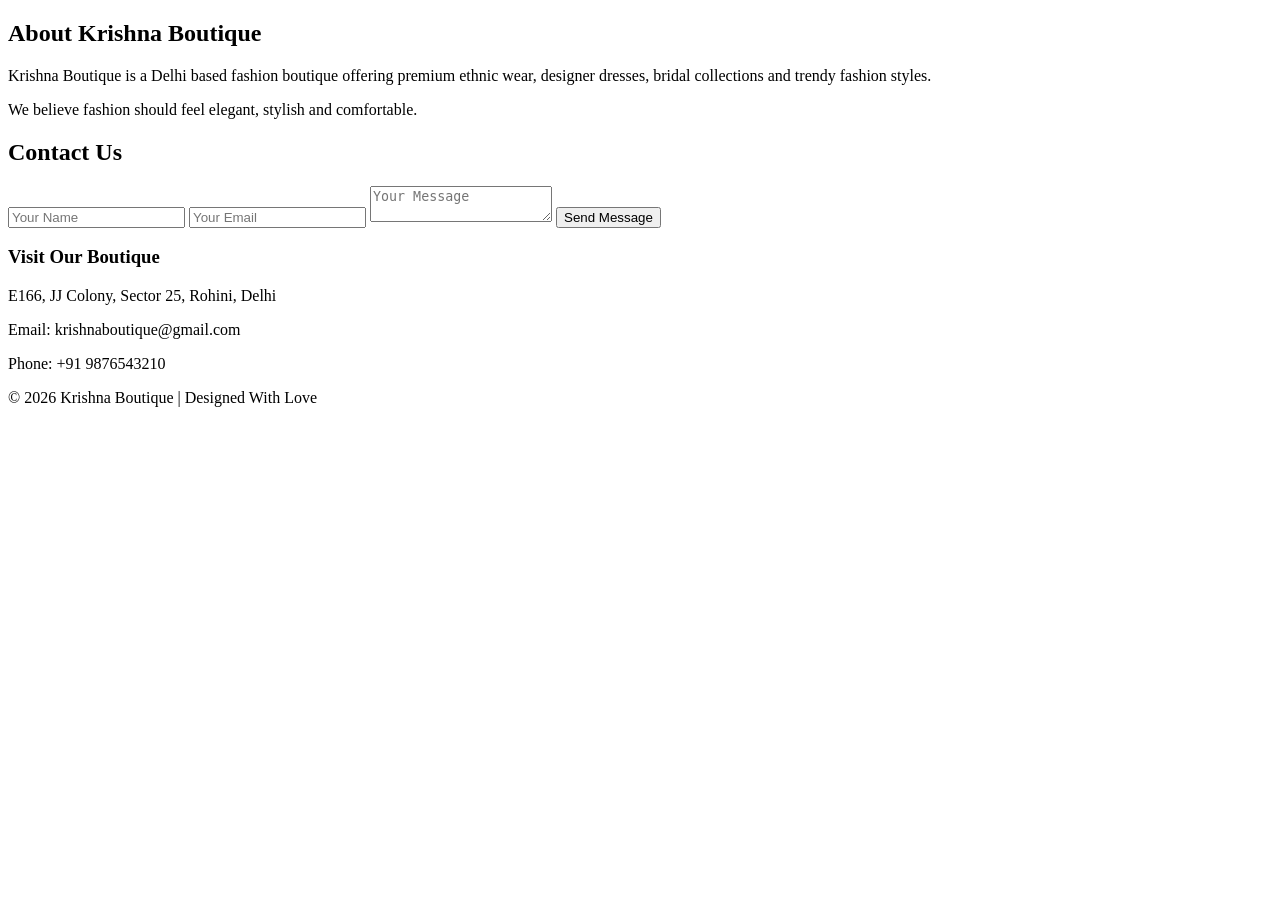
==== index.html @ c4abff5f "Create index.html" ====
<!DOCTYPE html>

  </section>


  <!-- ABOUT -->

  <section class="about" id="about">

    <div class="about-text">

      <h2>About Krishna Boutique</h2>

      <p>
        Krishna Boutique is a Delhi based fashion boutique offering premium ethnic wear,
        designer dresses, bridal collections and trendy fashion styles.
      </p>

      <p>
        We believe fashion should feel elegant, stylish and comfortable.
      </p>

    </div>

  </section>


  <!-- CONTACT -->

  <section class="contact" id="contact">

    <h2>Contact Us</h2>

    <div class="contact-box">

      <form id="contactForm">

        <input type="text" placeholder="Your Name" required>

        <input type="email" placeholder="Your Email" required>

        <textarea placeholder="Your Message"></textarea>

        <button type="submit">Send Message</button>

      </form>


      <div class="address">

        <h3>Visit Our Boutique</h3>

        <p>
          E166, JJ Colony, Sector 25,
          Rohini, Delhi
        </p>

        <p>Email: krishnaboutique@gmail.com</p>

        <p>Phone: +91 9876543210</p>

      </div>

    </div>

  </section>


  <!-- FOOTER -->

  <footer>
    <p>
      © 2026 Krishna Boutique | Designed With Love
    </p>
  </footer>


  <script src="script.js"></script>

</body>
</html>
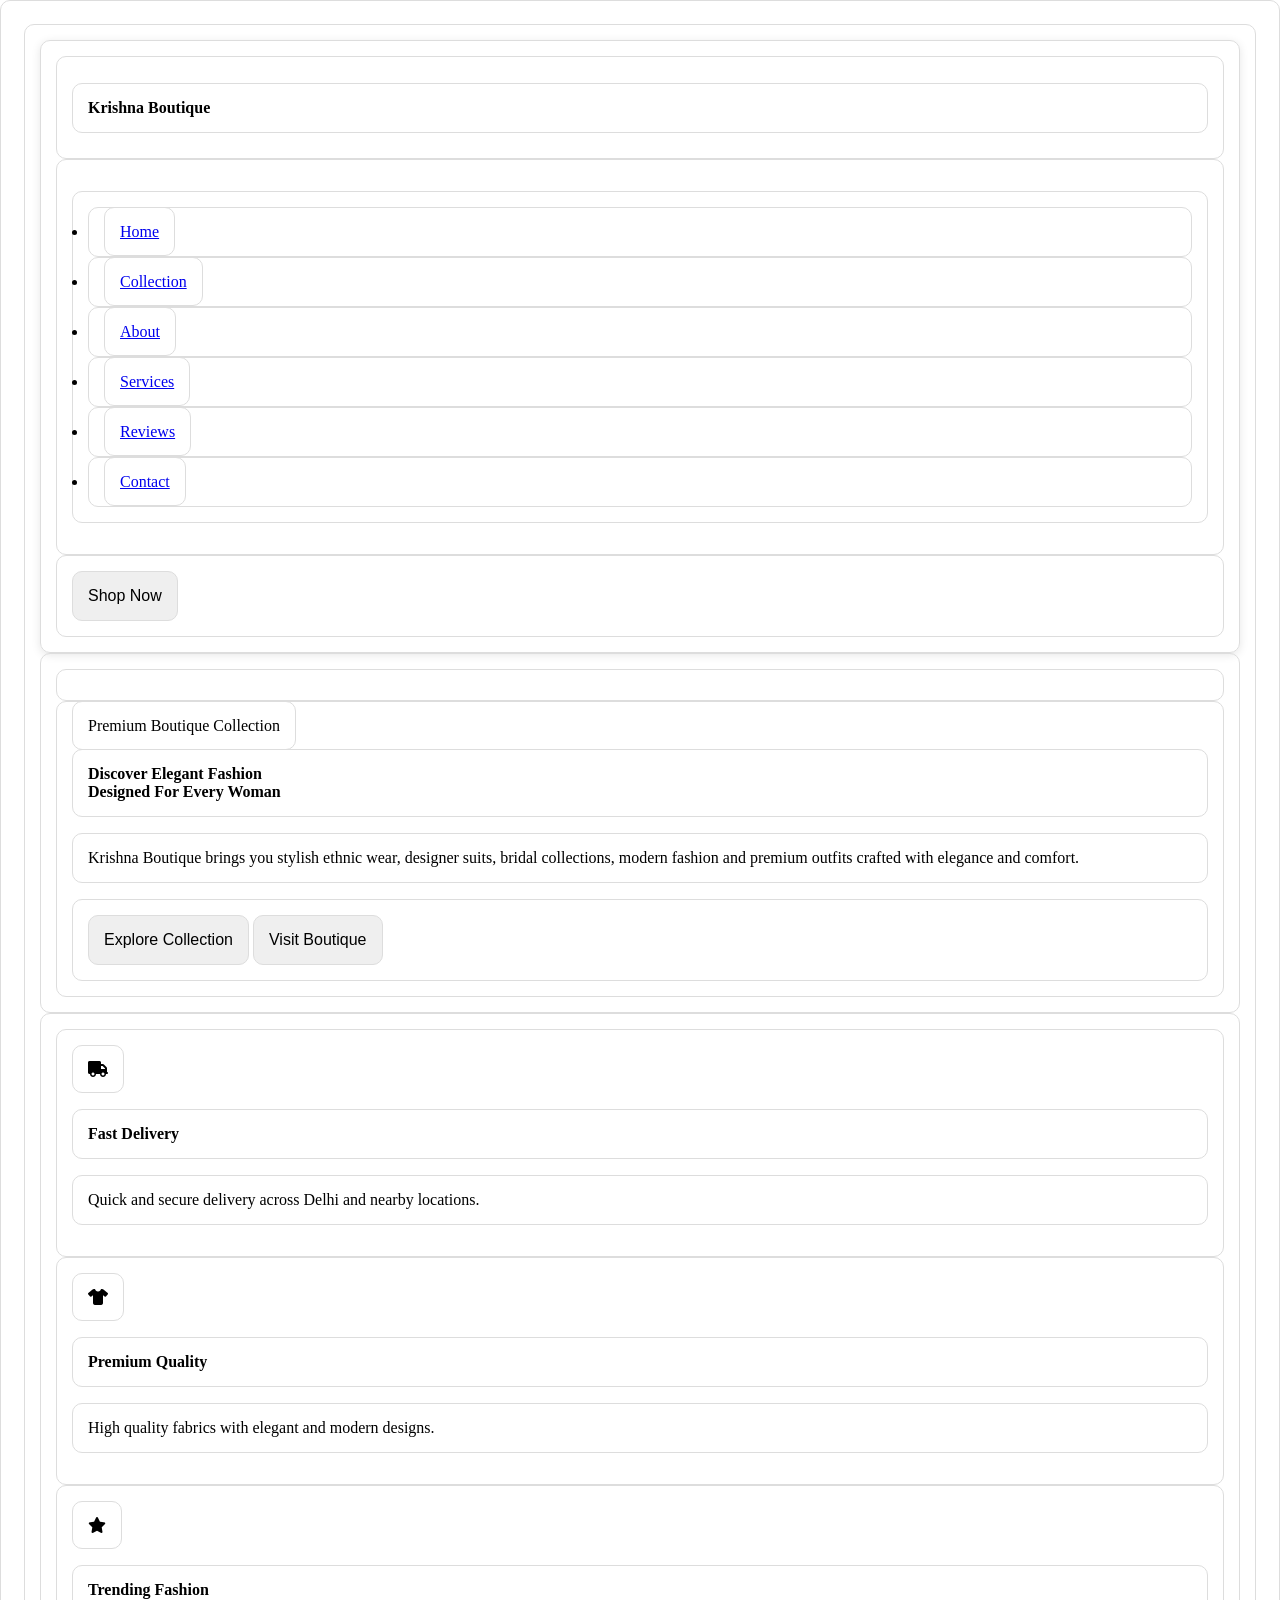
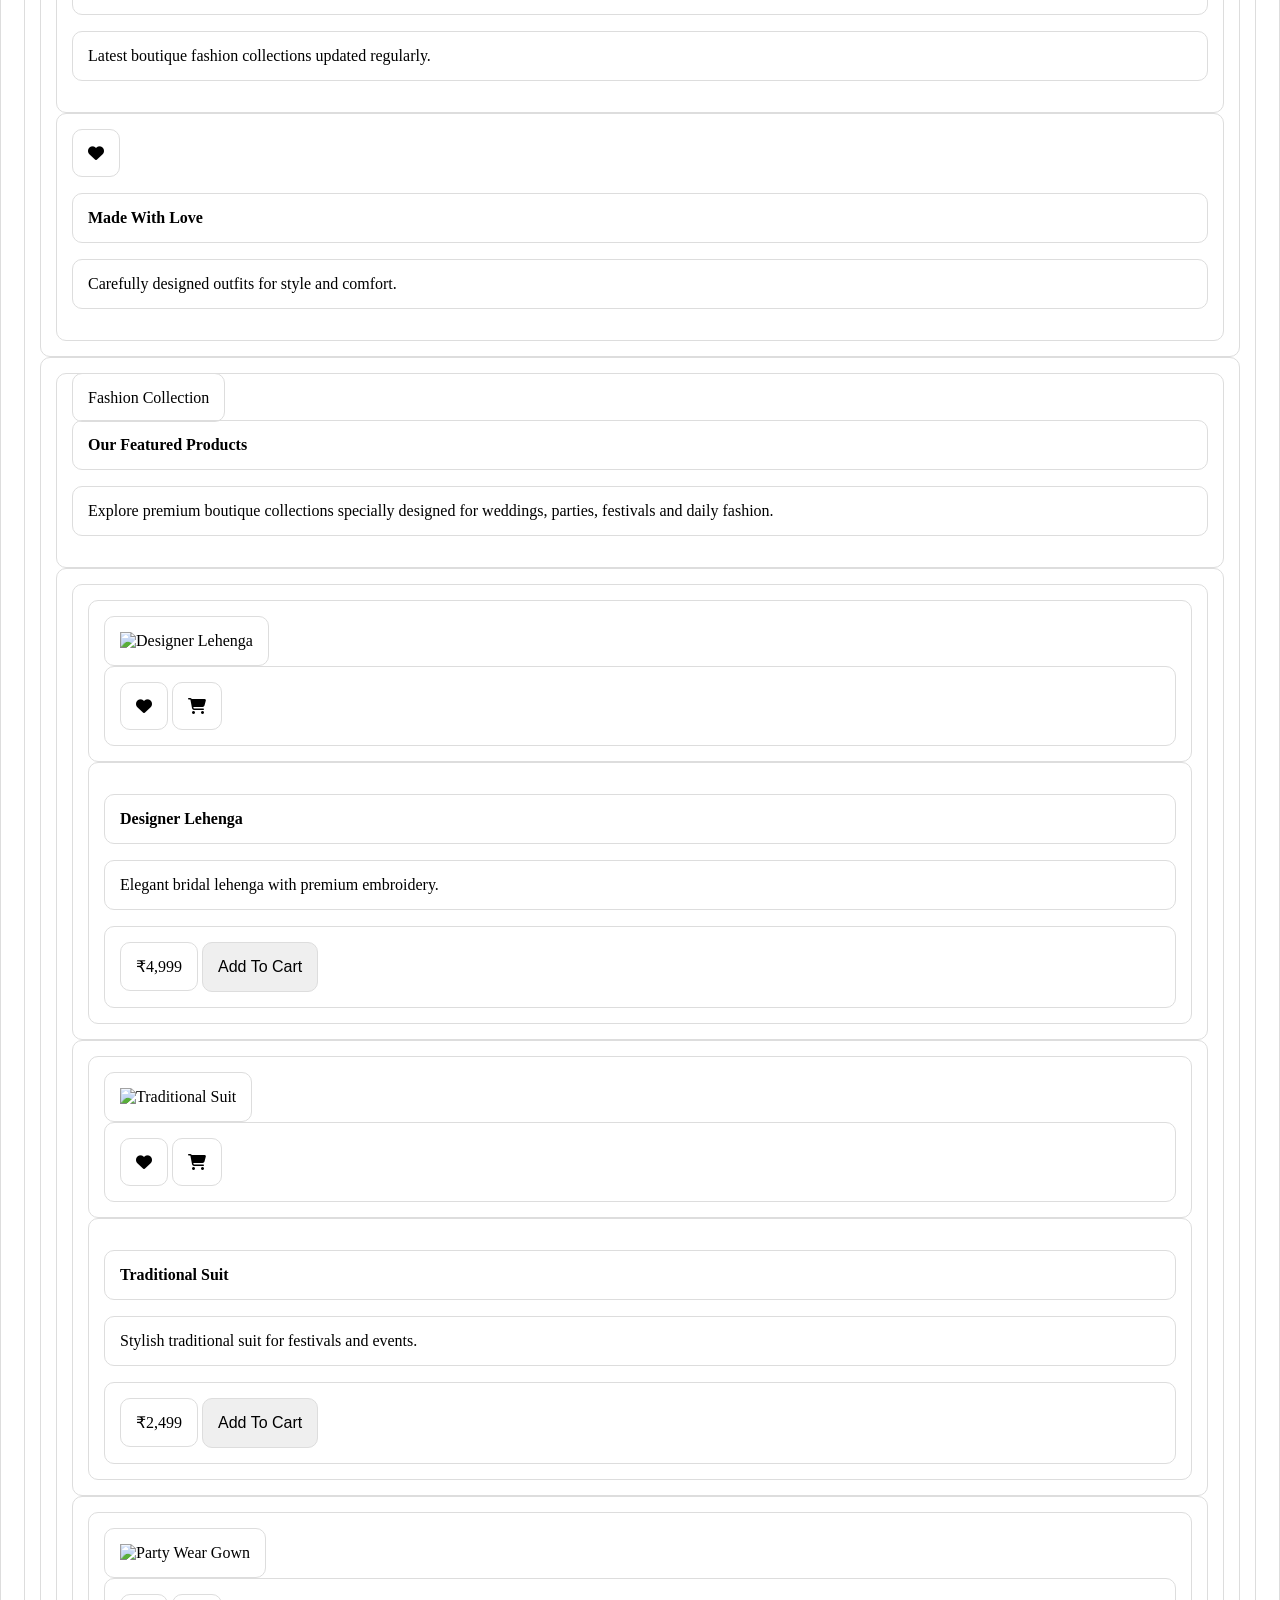
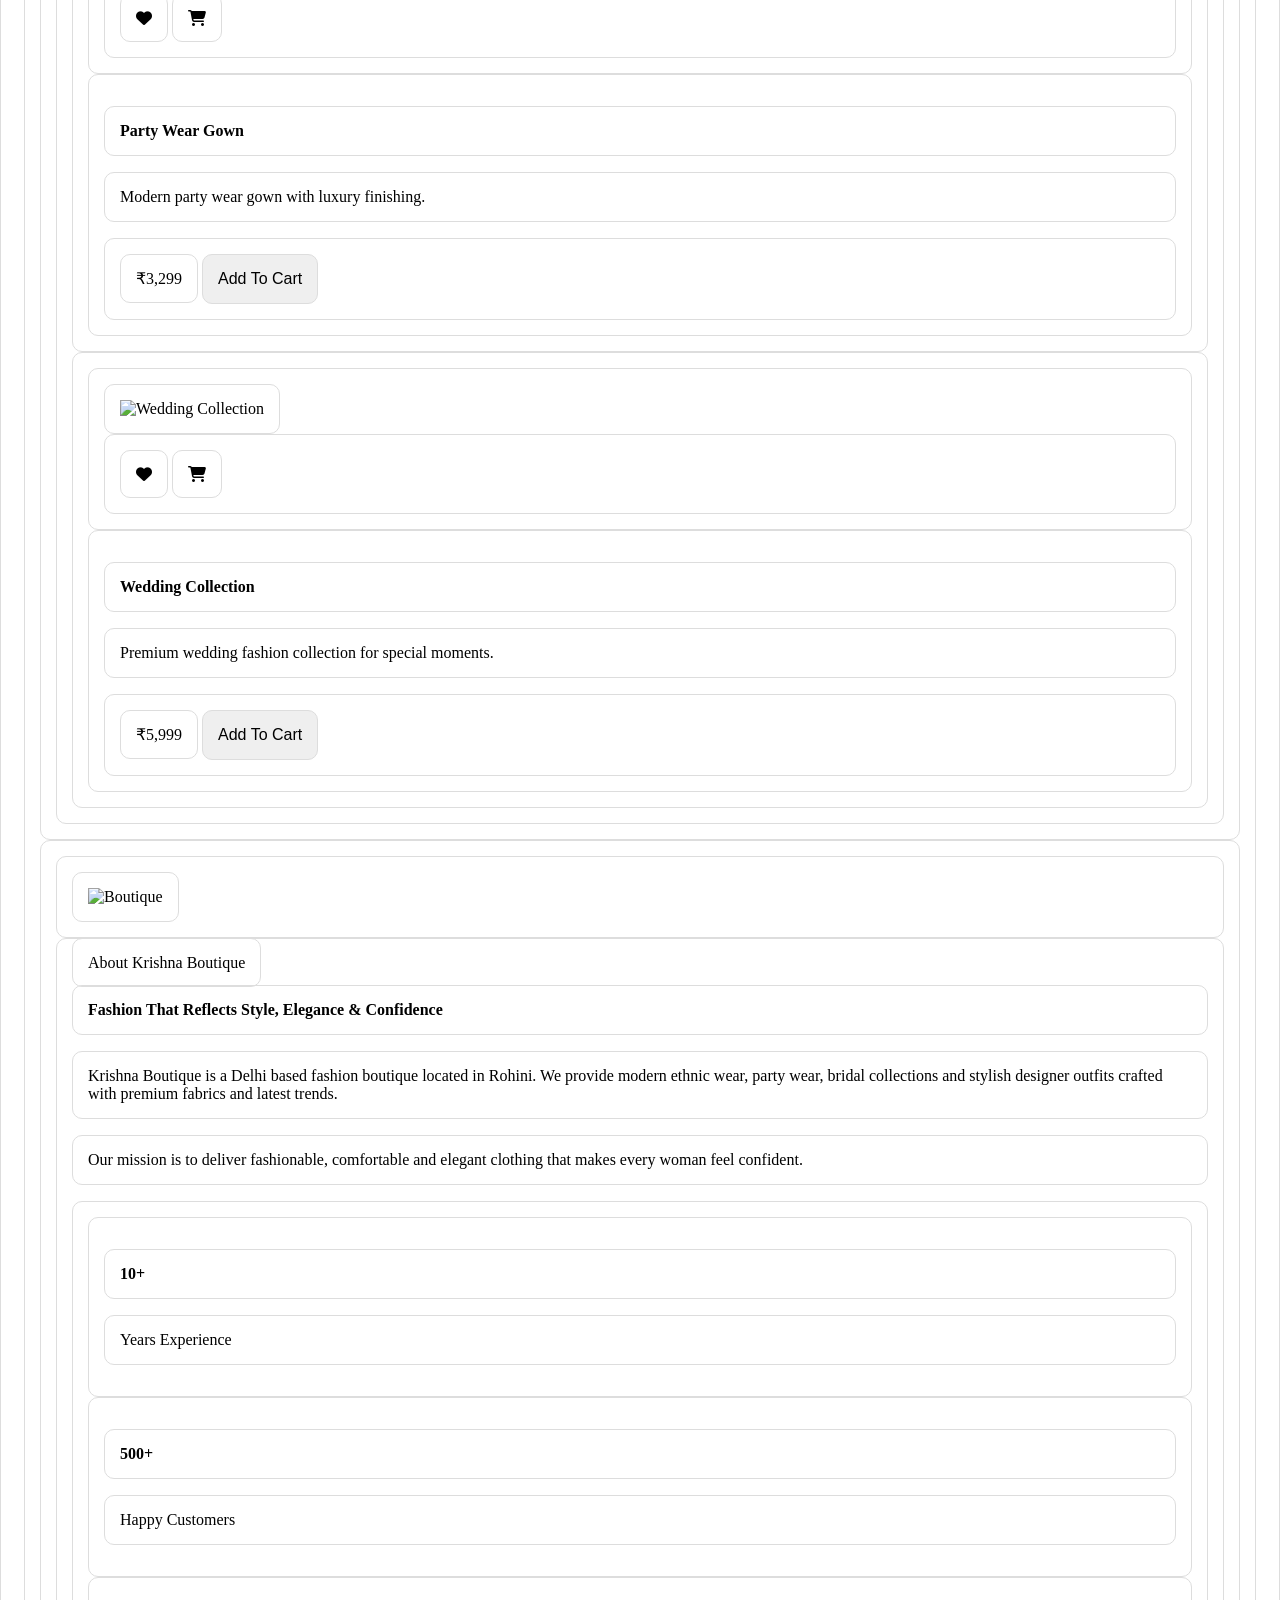
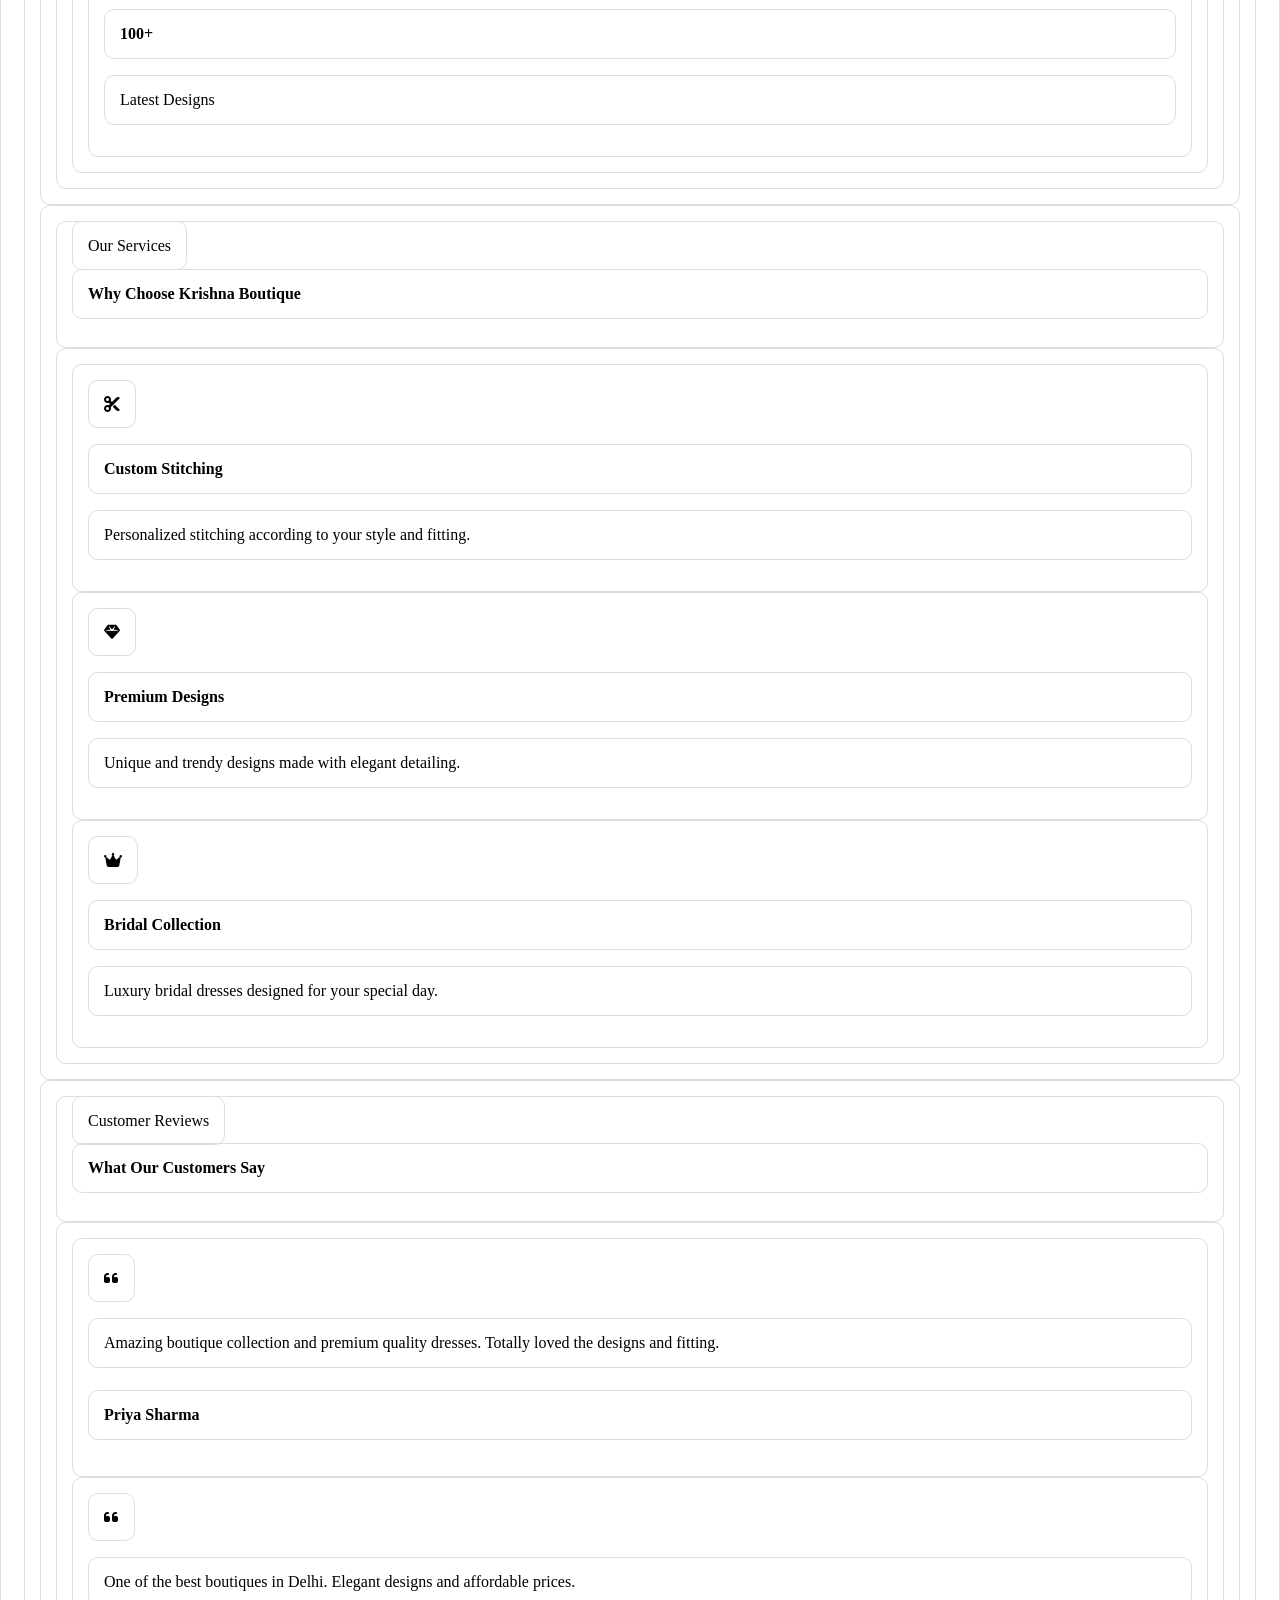
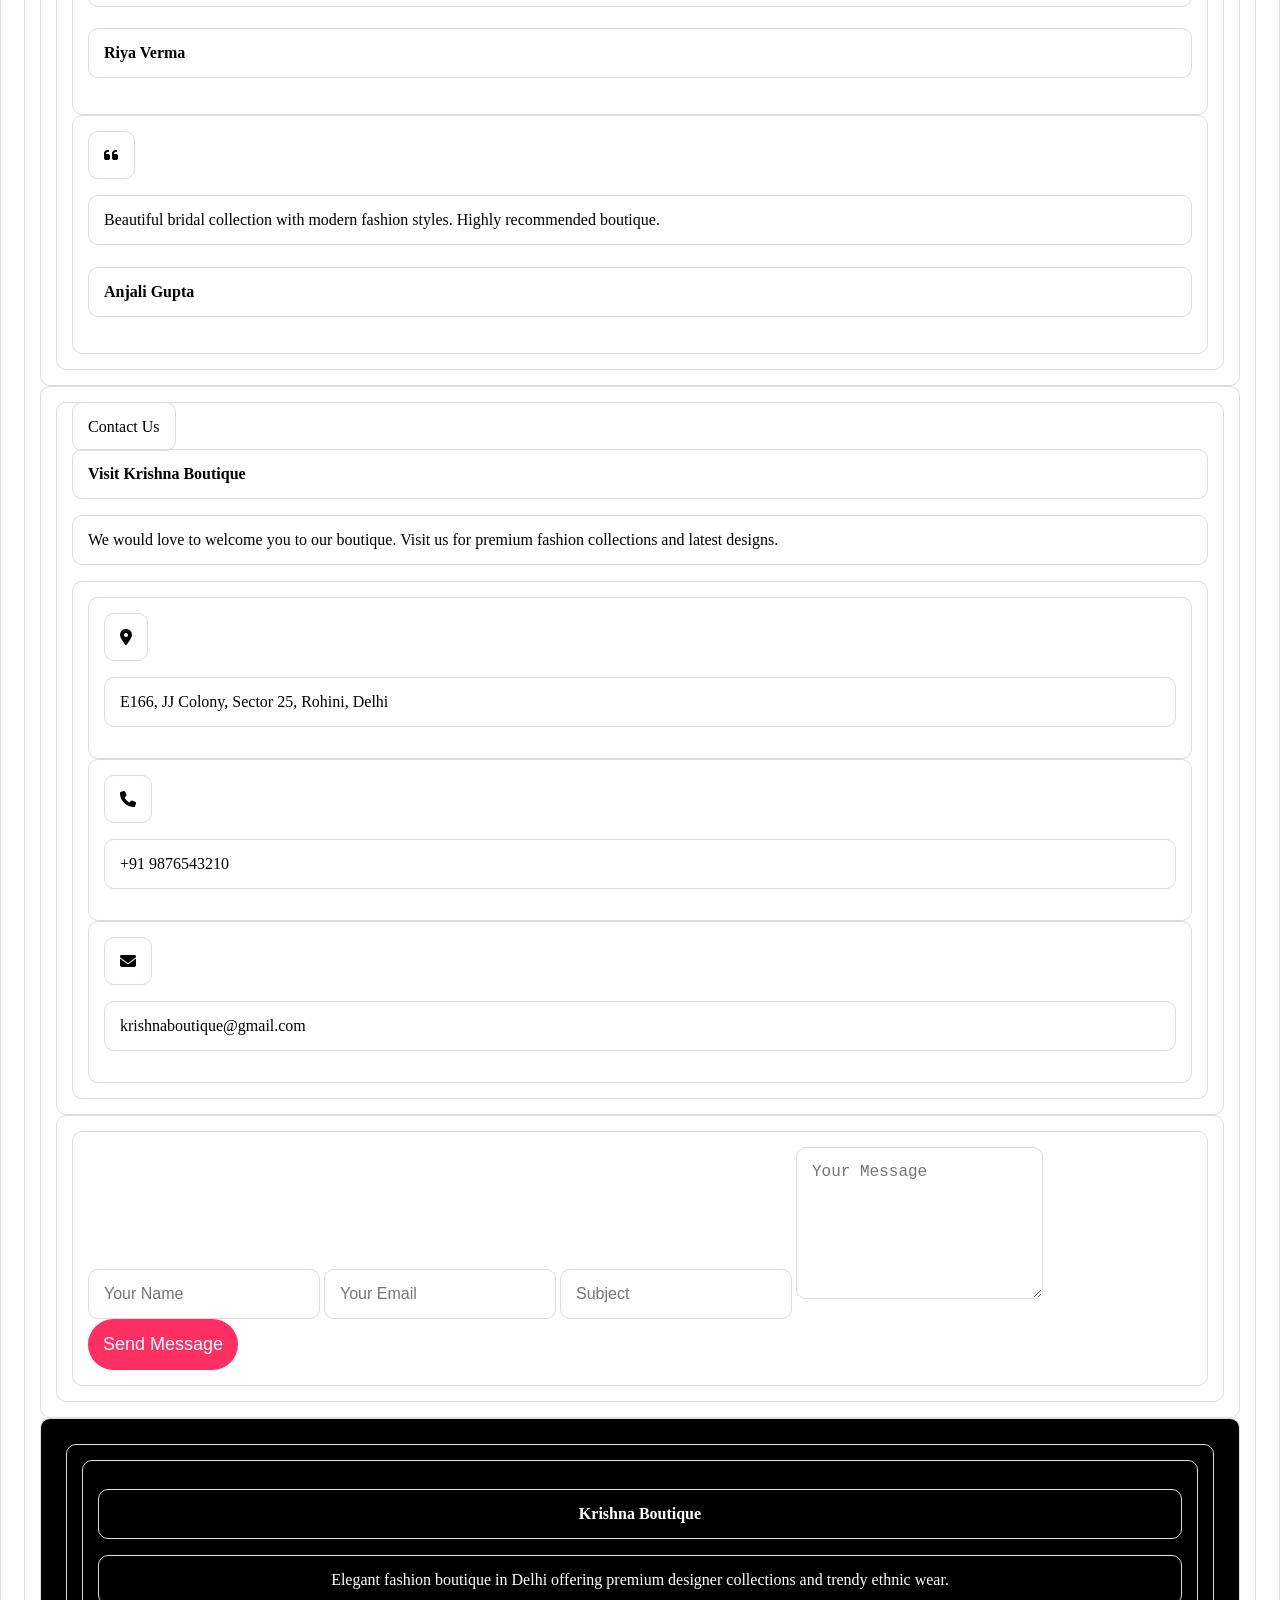
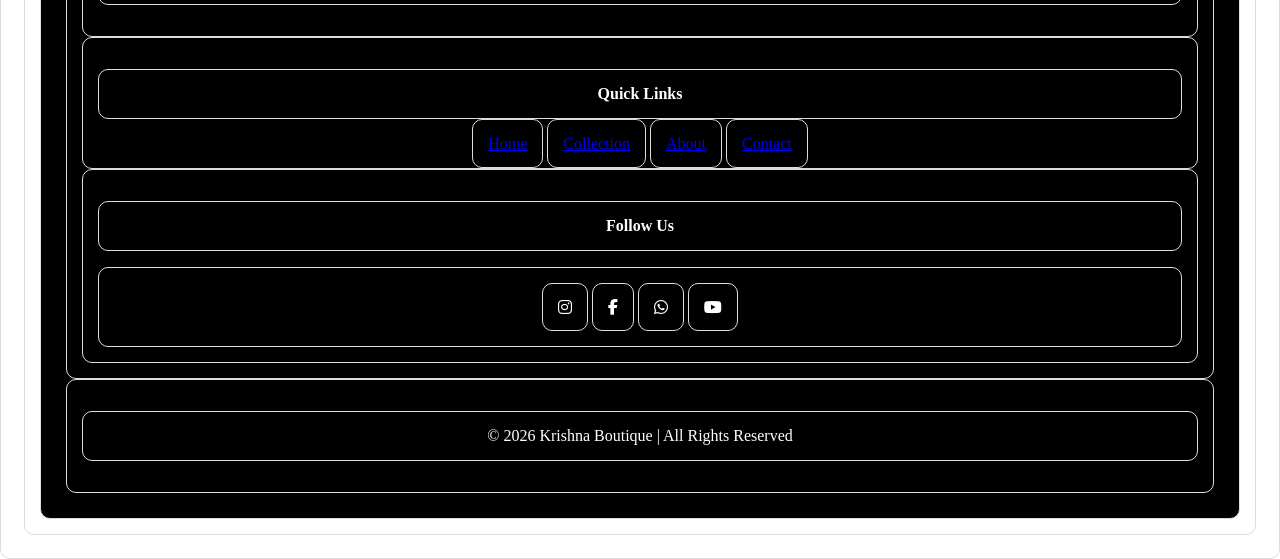
==== commit 69910c02: "Update index.html" ====
--- a/index.html
+++ b/index.html
@@ -1,81 +1,708 @@
 <!DOCTYPE html>
-
-  </section>
-
-
-  <!-- ABOUT -->
-
-  <section class="about" id="about">
-
-    <div class="about-text">
-
-      <h2>About Krishna Boutique</h2>
-
-      <p>
-        Krishna Boutique is a Delhi based fashion boutique offering premium ethnic wear,
-        designer dresses, bridal collections and trendy fashion styles.
-      </p>
-
-      <p>
-        We believe fashion should feel elegant, stylish and comfortable.
-      </p>
-
-    </div>
-
-  </section>
-
-
-  <!-- CONTACT -->
-
-  <section class="contact" id="contact">
-
-    <h2>Contact Us</h2>
-
-    <div class="contact-box">
-
-      <form id="contactForm">
-
-        <input type="text" placeholder="Your Name" required>
-
-        <input type="email" placeholder="Your Email" required>
-
-        <textarea placeholder="Your Message"></textarea>
-
-        <button type="submit">Send Message</button>
-
-      </form>
-
-
-      <div class="address">
-
-        <h3>Visit Our Boutique</h3>
-
-        <p>
-          E166, JJ Colony, Sector 25,
-          Rohini, Delhi
-        </p>
-
-        <p>Email: krishnaboutique@gmail.com</p>
-
-        <p>Phone: +91 9876543210</p>
-
-      </div>
-
-    </div>
-
-  </section>
-
-
-  <!-- FOOTER -->
-
-  <footer>
-    <p>
-      © 2026 Krishna Boutique | Designed With Love
-    </p>
-  </footer>
-
-
-  <script src="script.js"></script>
+<html lang="en">
+
+<head>
+
+    <meta charset="UTF-8">
+
+    <meta name="viewport" content="width=device-width, initial-scale=1.0">
+
+    <title>Krishna Boutique | Premium Fashion Boutique</title>
+
+    <!-- CSS FILE -->
+
+    <link rel="stylesheet" href="style.css">
+
+    <!-- GOOGLE FONTS -->
+
+    <link rel="preconnect" href="https://fonts.googleapis.com">
+
+    <link rel="preconnect" href="https://fonts.gstatic.com" crossorigin>
+
+    <link href="https://fonts.googleapis.com/css2?family=Poppins:wght@300;400;500;600;700;800&display=swap"
+        rel="stylesheet">
+
+    <!-- FONT AWESOME -->
+
+    <link rel="stylesheet"
+        href="https://cdnjs.cloudflare.com/ajax/libs/font-awesome/6.5.1/css/all.min.css">
+
+</head>
+
+<body>
+
+    <!-- ========================= -->
+    <!-- NAVBAR START -->
+    <!-- ========================= -->
+
+    <header>
+
+        <div class="logo">
+
+            <h1>Krishna Boutique</h1>
+
+        </div>
+
+        <nav>
+
+            <ul>
+
+                <li><a href="#home">Home</a></li>
+
+                <li><a href="#collection">Collection</a></li>
+
+                <li><a href="#about">About</a></li>
+
+                <li><a href="#services">Services</a></li>
+
+                <li><a href="#reviews">Reviews</a></li>
+
+                <li><a href="#contact">Contact</a></li>
+
+            </ul>
+
+        </nav>
+
+        <div class="nav-btn">
+
+            <button onclick="shopNow()">Shop Now</button>
+
+        </div>
+
+    </header>
+
+    <!-- ========================= -->
+    <!-- HERO SECTION -->
+    <!-- ========================= -->
+
+    <section class="hero" id="home">
+
+        <div class="hero-overlay"></div>
+
+        <div class="hero-content">
+
+            <span class="hero-tag">
+                Premium Boutique Collection
+            </span>
+
+            <h1>
+
+                Discover Elegant Fashion <br>
+
+                Designed For Every Woman
+
+            </h1>
+
+            <p>
+
+                Krishna Boutique brings you stylish ethnic wear, designer suits,
+                bridal collections, modern fashion and premium outfits crafted
+                with elegance and comfort.
+
+            </p>
+
+            <div class="hero-buttons">
+
+                <button class="primary-btn" onclick="shopNow()">
+
+                    Explore Collection
+
+                </button>
+
+                <button class="secondary-btn">
+
+                    Visit Boutique
+
+                </button>
+
+            </div>
+
+        </div>
+
+    </section>
+
+    <!-- ========================= -->
+    <!-- FEATURES -->
+    <!-- ========================= -->
+
+    <section class="features">
+
+        <div class="feature-box">
+
+            <i class="fa-solid fa-truck"></i>
+
+            <h3>Fast Delivery</h3>
+
+            <p>
+                Quick and secure delivery across Delhi and nearby locations.
+            </p>
+
+        </div>
+
+        <div class="feature-box">
+
+            <i class="fa-solid fa-shirt"></i>
+
+            <h3>Premium Quality</h3>
+
+            <p>
+                High quality fabrics with elegant and modern designs.
+            </p>
+
+        </div>
+
+        <div class="feature-box">
+
+            <i class="fa-solid fa-star"></i>
+
+            <h3>Trending Fashion</h3>
+
+            <p>
+                Latest boutique fashion collections updated regularly.
+            </p>
+
+        </div>
+
+        <div class="feature-box">
+
+            <i class="fa-solid fa-heart"></i>
+
+            <h3>Made With Love</h3>
+
+            <p>
+                Carefully designed outfits for style and comfort.
+            </p>
+
+        </div>
+
+    </section>
+
+    <!-- ========================= -->
+    <!-- COLLECTION SECTION -->
+    <!-- ========================= -->
+
+    <section class="collection" id="collection">
+
+        <div class="section-title">
+
+            <span>Fashion Collection</span>
+
+            <h2>Our Featured Products</h2>
+
+            <p>
+
+                Explore premium boutique collections specially designed
+                for weddings, parties, festivals and daily fashion.
+
+            </p>
+
+        </div>
+
+        <div class="collection-container">
+
+            <!-- PRODUCT 1 -->
+
+            <div class="product-card">
+
+                <div class="product-image">
+
+                    <img src="https://images.unsplash.com/photo-1610030469983-98e550d6193c?q=80&w=1200&auto=format&fit=crop"
+                        alt="Designer Lehenga">
+
+                    <div class="product-icons">
+
+                        <i class="fa-solid fa-heart"></i>
+
+                        <i class="fa-solid fa-cart-shopping"></i>
+
+                    </div>
+
+                </div>
+
+                <div class="product-content">
+
+                    <h3>Designer Lehenga</h3>
+
+                    <p>
+                        Elegant bridal lehenga with premium embroidery.
+                    </p>
+
+                    <div class="price-box">
+
+                        <span class="price">₹4,999</span>
+
+                        <button>Add To Cart</button>
+
+                    </div>
+
+                </div>
+
+            </div>
+
+            <!-- PRODUCT 2 -->
+
+            <div class="product-card">
+
+                <div class="product-image">
+
+                    <img src="https://images.unsplash.com/photo-1583391733956-6c77a45d58f0?q=80&w=1200&auto=format&fit=crop"
+                        alt="Traditional Suit">
+
+                    <div class="product-icons">
+
+                        <i class="fa-solid fa-heart"></i>
+
+                        <i class="fa-solid fa-cart-shopping"></i>
+
+                    </div>
+
+                </div>
+
+                <div class="product-content">
+
+                    <h3>Traditional Suit</h3>
+
+                    <p>
+                        Stylish traditional suit for festivals and events.
+                    </p>
+
+                    <div class="price-box">
+
+                        <span class="price">₹2,499</span>
+
+                        <button>Add To Cart</button>
+
+                    </div>
+
+                </div>
+
+            </div>
+
+            <!-- PRODUCT 3 -->
+
+            <div class="product-card">
+
+                <div class="product-image">
+
+                    <img src="https://images.unsplash.com/photo-1529139574466-a303027c1d8b?q=80&w=1200&auto=format&fit=crop"
+                        alt="Party Wear Gown">
+
+                    <div class="product-icons">
+
+                        <i class="fa-solid fa-heart"></i>
+
+                        <i class="fa-solid fa-cart-shopping"></i>
+
+                    </div>
+
+                </div>
+
+                <div class="product-content">
+
+                    <h3>Party Wear Gown</h3>
+
+                    <p>
+                        Modern party wear gown with luxury finishing.
+                    </p>
+
+                    <div class="price-box">
+
+                        <span class="price">₹3,299</span>
+
+                        <button>Add To Cart</button>
+
+                    </div>
+
+                </div>
+
+            </div>
+
+            <!-- PRODUCT 4 -->
+
+            <div class="product-card">
+
+                <div class="product-image">
+
+                    <img src="https://images.unsplash.com/photo-1496747611176-843222e1e57c?q=80&w=1200&auto=format&fit=crop"
+                        alt="Wedding Collection">
+
+                    <div class="product-icons">
+
+                        <i class="fa-solid fa-heart"></i>
+
+                        <i class="fa-solid fa-cart-shopping"></i>
+
+                    </div>
+
+                </div>
+
+                <div class="product-content">
+
+                    <h3>Wedding Collection</h3>
+
+                    <p>
+                        Premium wedding fashion collection for special moments.
+                    </p>
+
+                    <div class="price-box">
+
+                        <span class="price">₹5,999</span>
+
+                        <button>Add To Cart</button>
+
+                    </div>
+
+                </div>
+
+            </div>
+
+        </div>
+
+    </section>
+
+    <!-- ========================= -->
+    <!-- ABOUT SECTION -->
+    <!-- ========================= -->
+
+    <section class="about" id="about">
+
+        <div class="about-image">
+
+            <img src="https://images.unsplash.com/photo-1483985988355-763728e1935b?q=80&w=1200&auto=format&fit=crop"
+                alt="Boutique">
+
+        </div>
+
+        <div class="about-content">
+
+            <span>About Krishna Boutique</span>
+
+            <h2>
+
+                Fashion That Reflects Style,
+                Elegance & Confidence
+
+            </h2>
+
+            <p>
+
+                Krishna Boutique is a Delhi based fashion boutique located
+                in Rohini. We provide modern ethnic wear, party wear,
+                bridal collections and stylish designer outfits crafted
+                with premium fabrics and latest trends.
+
+            </p>
+
+            <p>
+
+                Our mission is to deliver fashionable, comfortable and
+                elegant clothing that makes every woman feel confident.
+
+            </p>
+
+            <div class="about-info">
+
+                <div class="info-box">
+
+                    <h3>10+</h3>
+
+                    <p>Years Experience</p>
+
+                </div>
+
+                <div class="info-box">
+
+                    <h3>500+</h3>
+
+                    <p>Happy Customers</p>
+
+                </div>
+
+                <div class="info-box">
+
+                    <h3>100+</h3>
+
+                    <p>Latest Designs</p>
+
+                </div>
+
+            </div>
+
+        </div>
+
+    </section>
+
+    <!-- ========================= -->
+    <!-- SERVICES -->
+    <!-- ========================= -->
+
+    <section class="services" id="services">
+
+        <div class="section-title">
+
+            <span>Our Services</span>
+
+            <h2>Why Choose Krishna Boutique</h2>
+
+        </div>
+
+        <div class="service-container">
+
+            <div class="service-card">
+
+                <i class="fa-solid fa-scissors"></i>
+
+                <h3>Custom Stitching</h3>
+
+                <p>
+                    Personalized stitching according to your style and fitting.
+                </p>
+
+            </div>
+
+            <div class="service-card">
+
+                <i class="fa-solid fa-gem"></i>
+
+                <h3>Premium Designs</h3>
+
+                <p>
+                    Unique and trendy designs made with elegant detailing.
+                </p>
+
+            </div>
+
+            <div class="service-card">
+
+                <i class="fa-solid fa-crown"></i>
+
+                <h3>Bridal Collection</h3>
+
+                <p>
+                    Luxury bridal dresses designed for your special day.
+                </p>
+
+            </div>
+
+        </div>
+
+    </section>
+
+    <!-- ========================= -->
+    <!-- REVIEW SECTION -->
+    <!-- ========================= -->
+
+    <section class="reviews" id="reviews">
+
+        <div class="section-title">
+
+            <span>Customer Reviews</span>
+
+            <h2>What Our Customers Say</h2>
+
+        </div>
+
+        <div class="review-container">
+
+            <div class="review-card">
+
+                <i class="fa-solid fa-quote-left"></i>
+
+                <p>
+
+                    Amazing boutique collection and premium quality dresses.
+                    Totally loved the designs and fitting.
+
+                </p>
+
+                <h4>Priya Sharma</h4>
+
+            </div>
+
+            <div class="review-card">
+
+                <i class="fa-solid fa-quote-left"></i>
+
+                <p>
+
+                    One of the best boutiques in Delhi.
+                    Elegant designs and affordable prices.
+
+                </p>
+
+                <h4>Riya Verma</h4>
+
+            </div>
+
+            <div class="review-card">
+
+                <i class="fa-solid fa-quote-left"></i>
+
+                <p>
+
+                    Beautiful bridal collection with modern fashion styles.
+                    Highly recommended boutique.
+
+                </p>
+
+                <h4>Anjali Gupta</h4>
+
+            </div>
+
+        </div>
+
+    </section>
+
+    <!-- ========================= -->
+    <!-- CONTACT SECTION -->
+    <!-- ========================= -->
+
+    <section class="contact" id="contact">
+
+        <div class="contact-left">
+
+            <span>Contact Us</span>
+
+            <h2>Visit Krishna Boutique</h2>
+
+            <p>
+
+                We would love to welcome you to our boutique.
+                Visit us for premium fashion collections and latest designs.
+
+            </p>
+
+            <div class="contact-details">
+
+                <div class="contact-item">
+
+                    <i class="fa-solid fa-location-dot"></i>
+
+                    <p>
+                        E166, JJ Colony, Sector 25, Rohini, Delhi
+                    </p>
+
+                </div>
+
+                <div class="contact-item">
+
+                    <i class="fa-solid fa-phone"></i>
+
+                    <p>
+                        +91 9876543210
+                    </p>
+
+                </div>
+
+                <div class="contact-item">
+
+                    <i class="fa-solid fa-envelope"></i>
+
+                    <p>
+                        krishnaboutique@gmail.com
+                    </p>
+
+                </div>
+
+            </div>
+
+        </div>
+
+        <div class="contact-right">
+
+            <form id="contactForm">
+
+                <input type="text" placeholder="Your Name" required>
+
+                <input type="email" placeholder="Your Email" required>
+
+                <input type="text" placeholder="Subject">
+
+                <textarea placeholder="Your Message"></textarea>
+
+                <button type="submit">
+
+                    Send Message
+
+                </button>
+
+            </form>
+
+        </div>
+
+    </section>
+
+    <!-- ========================= -->
+    <!-- FOOTER -->
+    <!-- ========================= -->
+
+    <footer>
+
+        <div class="footer-content">
+
+            <div class="footer-logo">
+
+                <h2>Krishna Boutique</h2>
+
+                <p>
+
+                    Elegant fashion boutique in Delhi offering premium
+                    designer collections and trendy ethnic wear.
+
+                </p>
+
+            </div>
+
+            <div class="footer-links">
+
+                <h3>Quick Links</h3>
+
+                <a href="#home">Home</a>
+
+                <a href="#collection">Collection</a>
+
+                <a href="#about">About</a>
+
+                <a href="#contact">Contact</a>
+
+            </div>
+
+            <div class="footer-social">
+
+                <h3>Follow Us</h3>
+
+                <div class="social-icons">
+
+                    <i class="fa-brands fa-instagram"></i>
+
+                    <i class="fa-brands fa-facebook-f"></i>
+
+                    <i class="fa-brands fa-whatsapp"></i>
+
+                    <i class="fa-brands fa-youtube"></i>
+
+                </div>
+
+            </div>
+
+        </div>
+
+        <div class="footer-bottom">
+
+            <p>
+
+                © 2026 Krishna Boutique | All Rights Reserved
+
+            </p>
+
+        </div>
+
+    </footer>
+
+    <!-- JS FILE -->
+
+    <script src="script.js"></script>
 
 </body>
+
 </html>
--- a/style.css
+++ b/style.css
@@ -0,0 +1,69 @@
+* {
+  padding: 15px;
+  border: 1px solid #ddd;
+  border-radius: 10px;
+  font-size: 16px;
+}
+
+form textarea {
+  height: 120px;
+}
+
+form button {
+  padding: 15px;
+  border: none;
+  background: #ff2e63;
+  color: white;
+  border-radius: 30px;
+  cursor: pointer;
+  font-size: 18px;
+}
+
+.address {
+  max-width: 400px;
+}
+
+.address h3 {
+  font-size: 35px;
+  margin-bottom: 20px;
+}
+
+.address p {
+  font-size: 18px;
+  margin-bottom: 15px;
+}
+
+
+/* FOOTER */
+
+footer {
+  background: black;
+  color: white;
+  text-align: center;
+  padding: 25px;
+}
+
+
+/* MOBILE RESPONSIVE */
+
+@media(max-width: 768px) {
+
+  header {
+    flex-direction: column;
+  }
+
+  nav ul {
+    margin-top: 15px;
+  }
+
+  .hero-content h1 {
+    font-size: 42px;
+  }
+
+  .products h2,
+  .about-text h2,
+  .contact h2 {
+    font-size: 38px;
+  }
+
+}
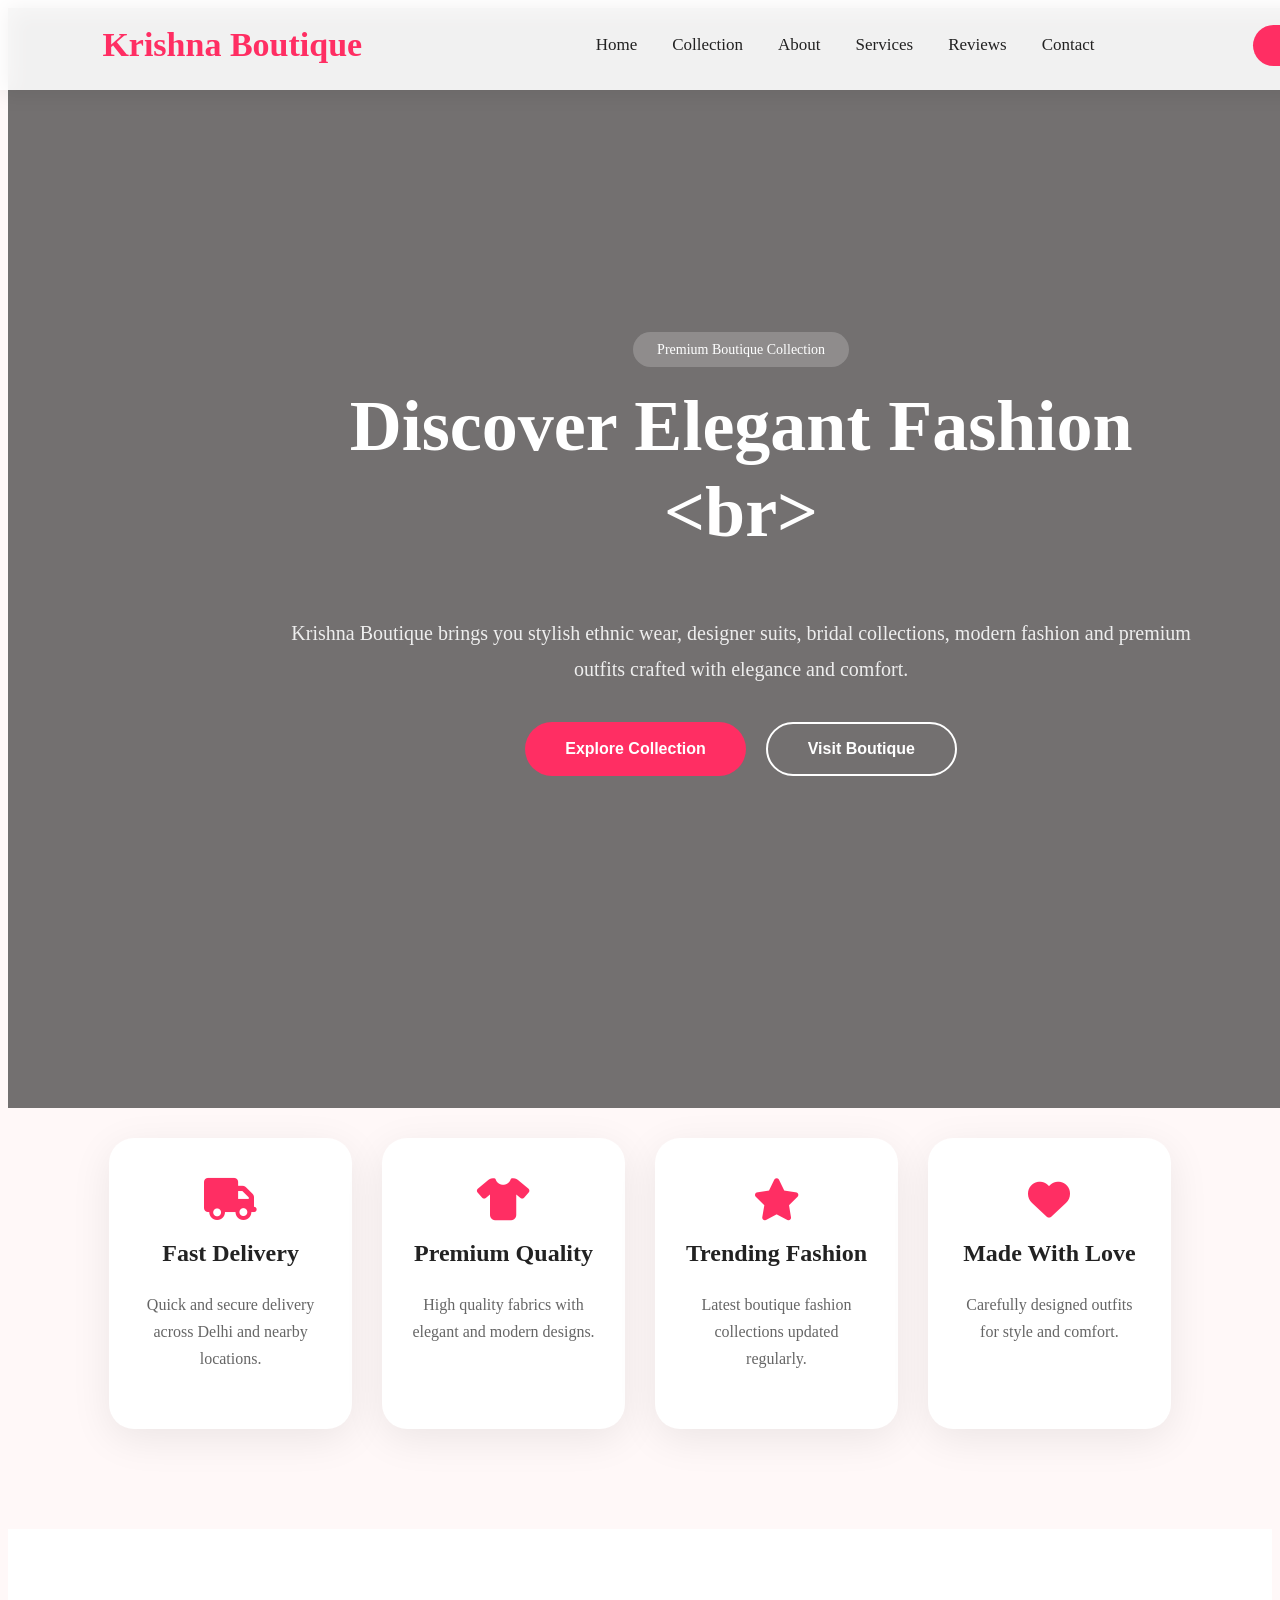
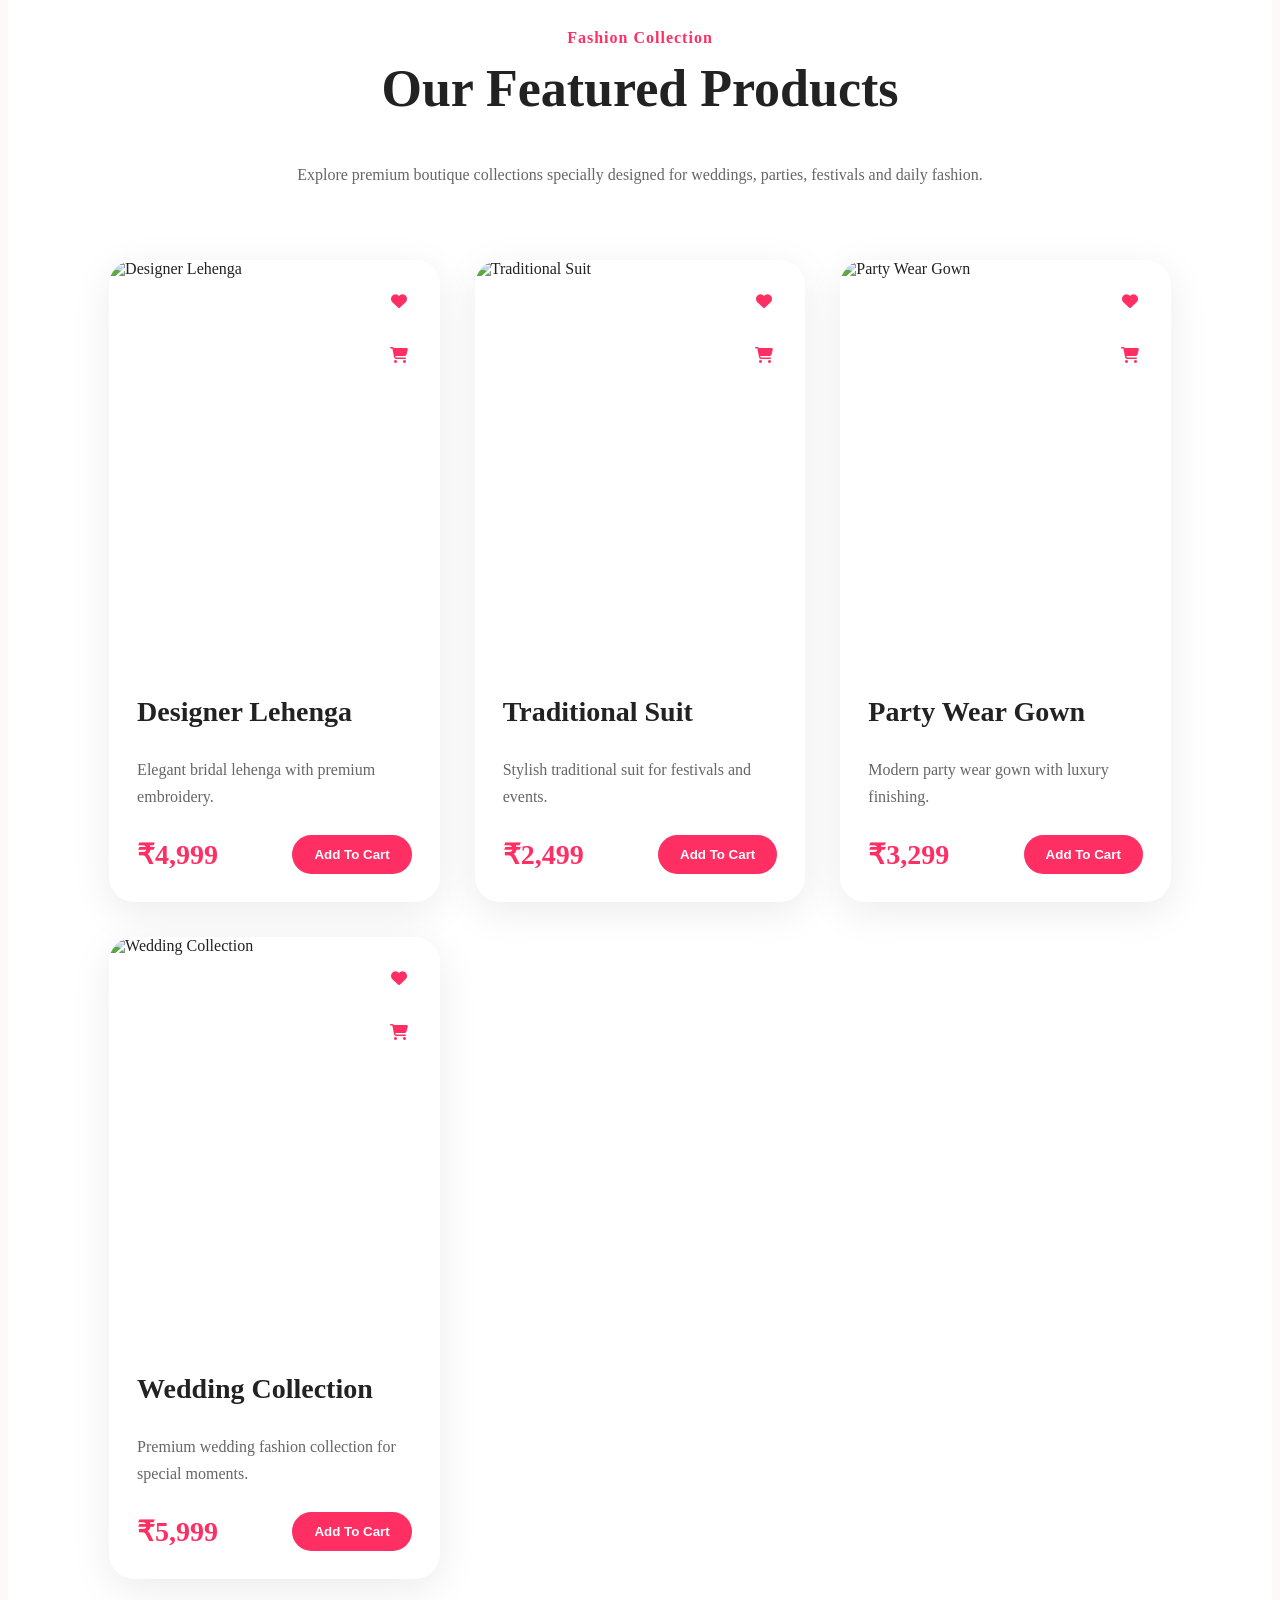
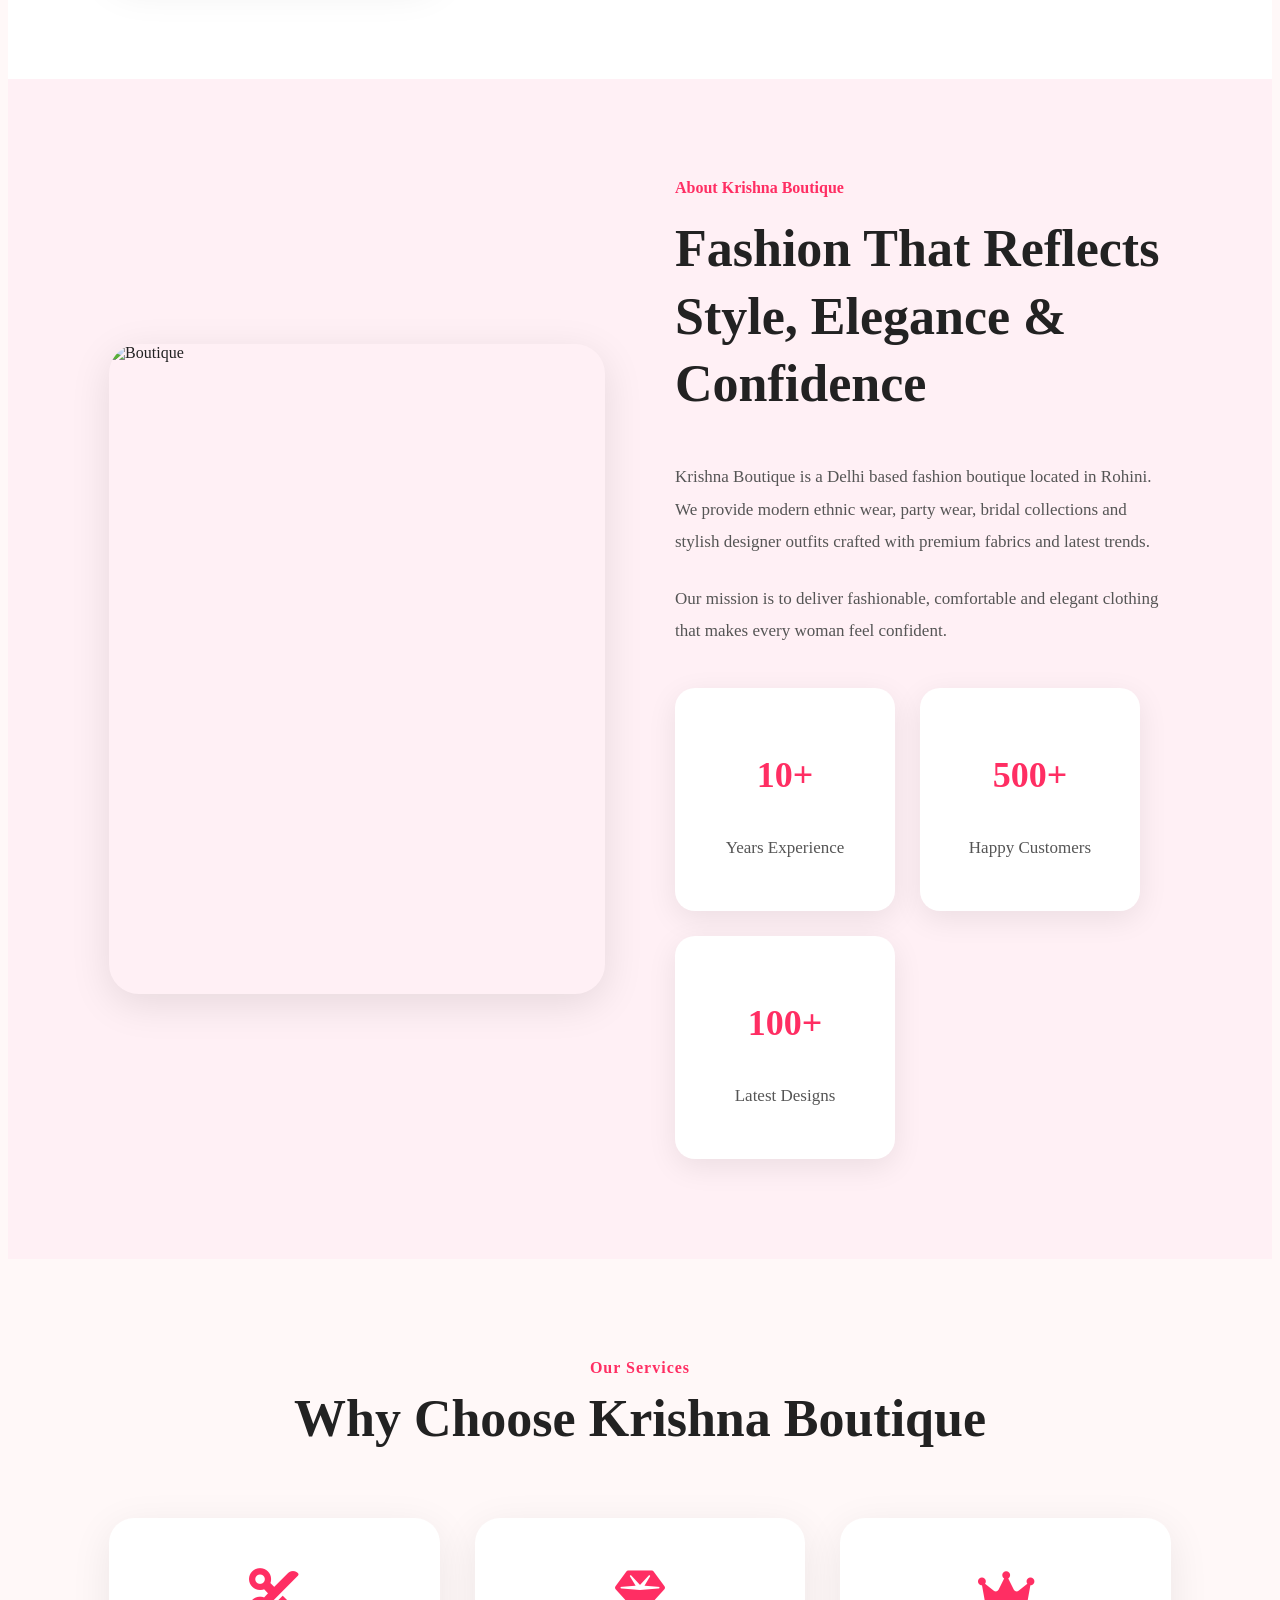
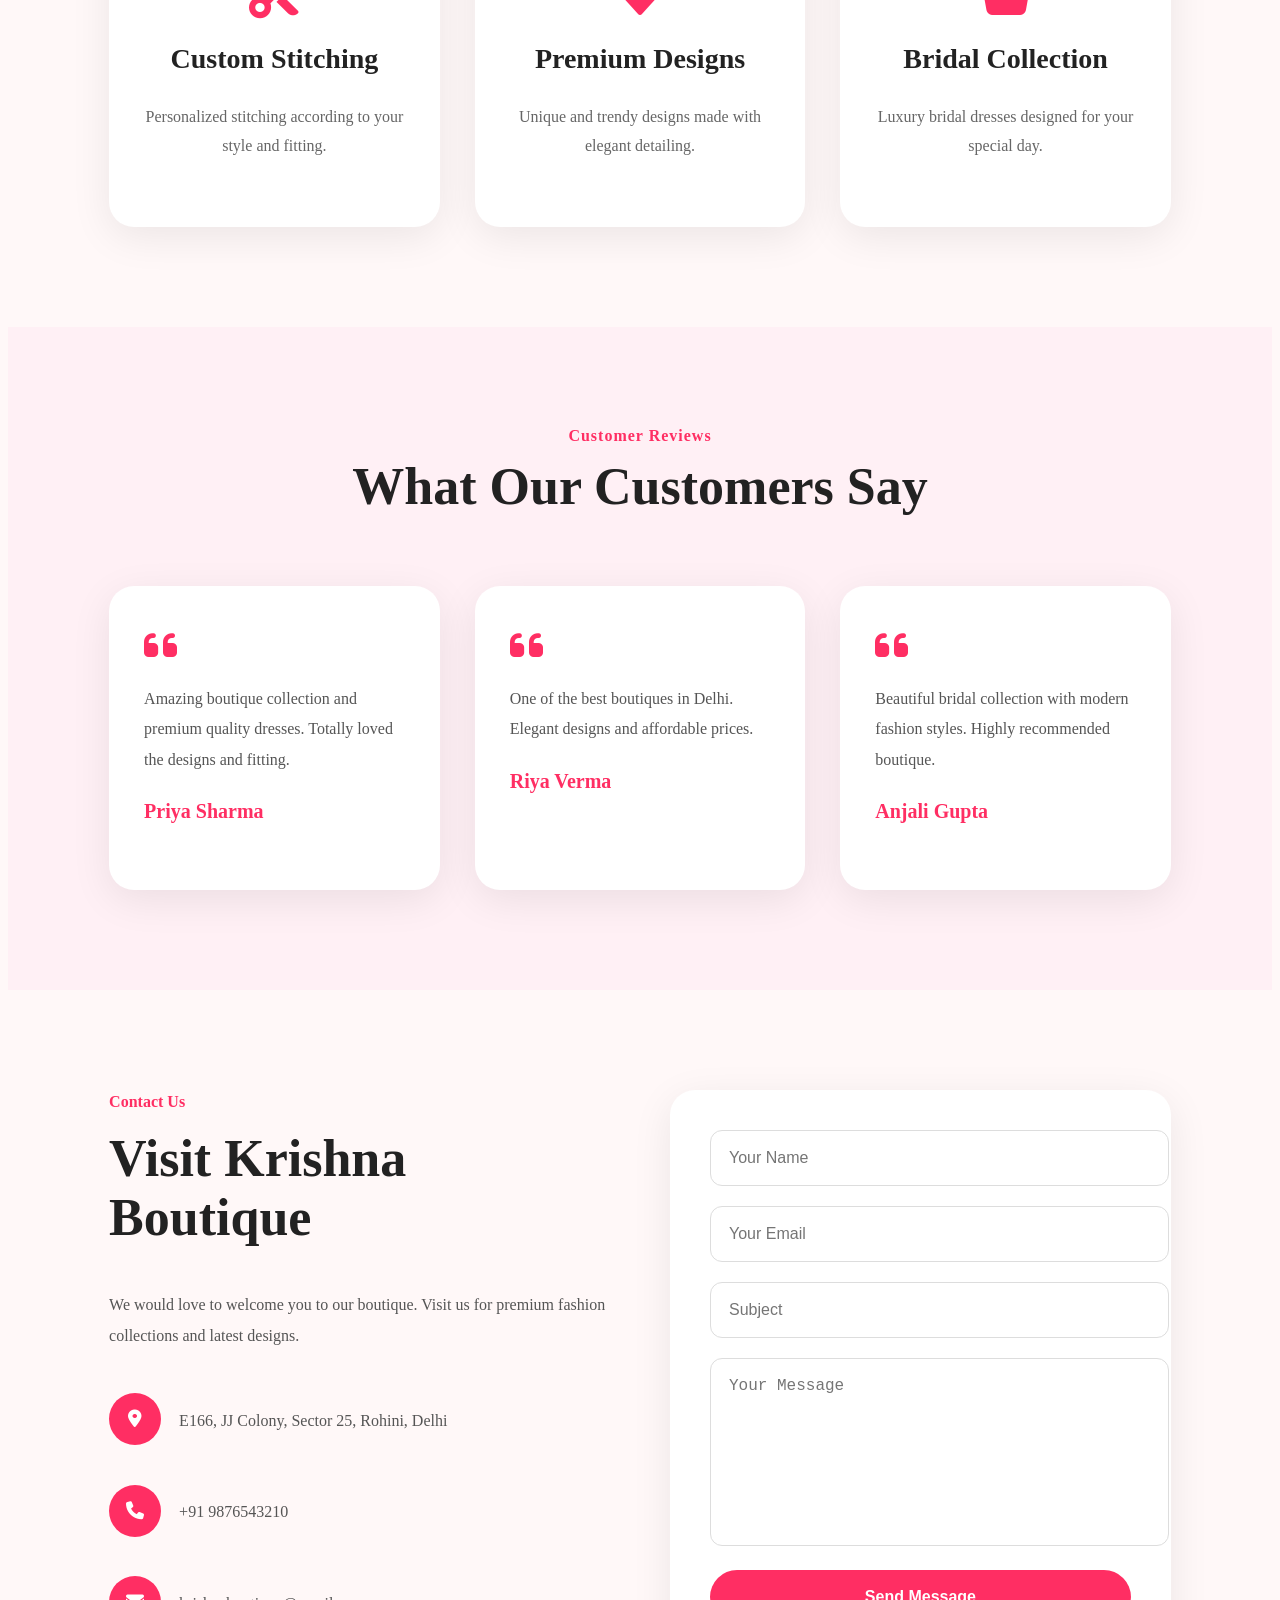
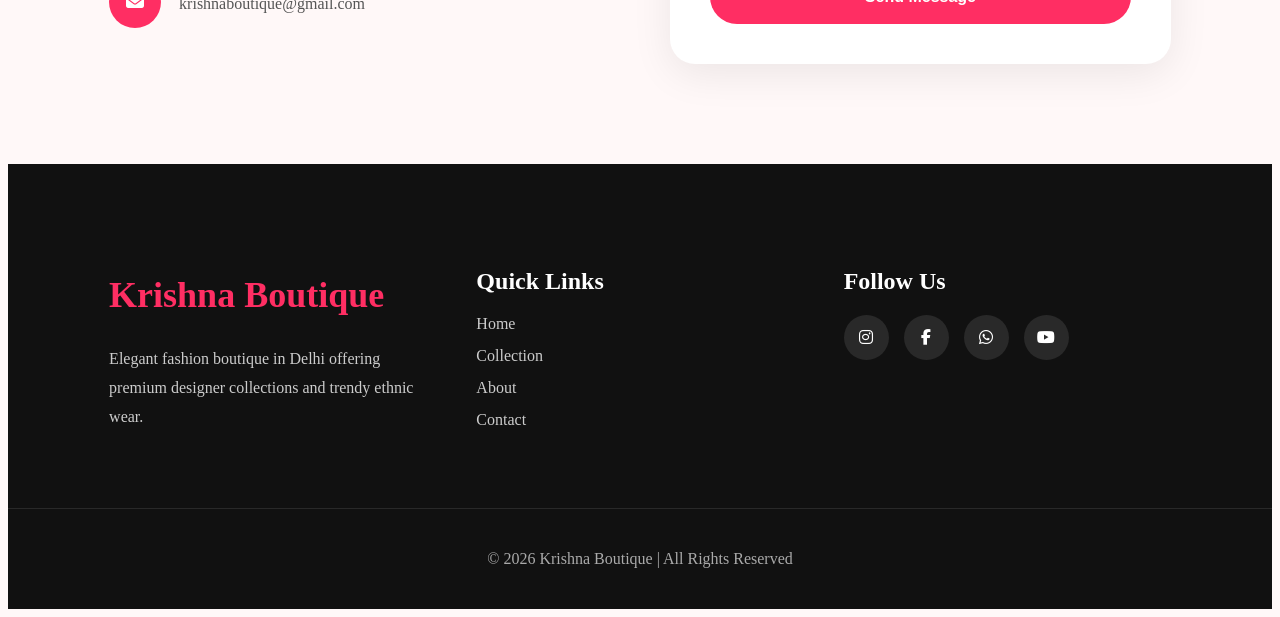
==== commit 0f656f3e: "Update index.html" ====
--- a/index.html
+++ b/index.html
@@ -51,7 +51,7 @@
 
                 <li><a href="#collection">Collection</a></li>
 
-                <li><a href="#about">About</a></li>
+               <li><a href="about.html">About</a></li>
 
                 <li><a href="#services">Services</a></li>
 
--- a/style.css
+++ b/style.css
@@ -1,69 +1,959 @@
-* {
-  padding: 15px;
-  border: 1px solid #ddd;
-  border-radius: 10px;
-  font-size: 16px;
-}
-
-form textarea {
-  height: 120px;
-}
-
-form button {
-  padding: 15px;
-  border: none;
-  background: #ff2e63;
-  color: white;
-  border-radius: 30px;
-  cursor: pointer;
-  font-size: 18px;
-}
-
-.address {
-  max-width: 400px;
-}
-
-.address h3 {
-  font-size: 35px;
-  margin-bottom: 20px;
-}
-
-.address p {
-  font-size: 18px;
-  margin-bottom: 15px;
-}
-
-
+```css
+/* ========================= */
+/* GLOBAL CSS */
+/* ========================= */
+
+*{
+    margin: 0;
+    padding: 0;
+    box-sizing: border-box;
+    font-family: 'Poppins', sans-serif;
+    scroll-behavior: smooth;
+}
+
+body{
+    background: #fff8f8;
+    color: #222;
+    overflow-x: hidden;
+}
+
+section{
+    padding: 100px 8%;
+}
+
+img{
+    width: 100%;
+    display: block;
+}
+
+button{
+    cursor: pointer;
+    border: none;
+    outline: none;
+}
+
+a{
+    text-decoration: none;
+}
+
+/* ========================= */
+/* NAVBAR */
+/* ========================= */
+
+header{
+    width: 100%;
+    height: 90px;
+
+    display: flex;
+    justify-content: space-between;
+    align-items: center;
+
+    padding: 0 8%;
+
+    position: fixed;
+    top: 0;
+    left: 0;
+
+    z-index: 1000;
+
+    background: rgba(255,255,255,0.9);
+
+    backdrop-filter: blur(10px);
+
+    box-shadow: 0 4px 20px rgba(0,0,0,0.08);
+}
+
+.logo h1{
+    font-size: 34px;
+    font-weight: 700;
+    color: #ff2e63;
+}
+
+nav ul{
+    display: flex;
+    list-style: none;
+}
+
+nav ul li{
+    margin-left: 35px;
+}
+
+nav ul li a{
+    color: #222;
+    font-size: 17px;
+    font-weight: 500;
+    transition: 0.3s;
+    position: relative;
+}
+
+nav ul li a::after{
+    content: '';
+
+    position: absolute;
+
+    width: 0%;
+    height: 2px;
+
+    left: 0;
+    bottom: -6px;
+
+    background: #ff2e63;
+
+    transition: 0.4s;
+}
+
+nav ul li a:hover::after{
+    width: 100%;
+}
+
+nav ul li a:hover{
+    color: #ff2e63;
+}
+
+.nav-btn button{
+    padding: 12px 28px;
+
+    border-radius: 50px;
+
+    background: #ff2e63;
+
+    color: white;
+
+    font-size: 15px;
+    font-weight: 600;
+
+    transition: 0.4s;
+}
+
+.nav-btn button:hover{
+    background: black;
+    transform: translateY(-3px);
+}
+
+/* ========================= */
+/* HERO SECTION */
+/* ========================= */
+
+.hero{
+    width: 100%;
+    height: 100vh;
+
+    background:
+    linear-gradient(rgba(0,0,0,0.55), rgba(0,0,0,0.55)),
+    url('https://images.unsplash.com/photo-1529139574466-a303027c1d8b?q=80&w=1600&auto=format&fit=crop');
+
+    background-size: cover;
+    background-position: center;
+
+    display: flex;
+    justify-content: center;
+    align-items: center;
+
+    text-align: center;
+
+    position: relative;
+}
+
+.hero-content{
+    position: relative;
+    z-index: 10;
+
+    max-width: 950px;
+}
+
+.hero-tag{
+    background: rgba(255,255,255,0.2);
+
+    padding: 10px 24px;
+
+    border-radius: 50px;
+
+    color: white;
+
+    font-size: 14px;
+    font-weight: 500;
+
+    backdrop-filter: blur(10px);
+}
+
+.hero-content h1{
+    font-size: 72px;
+    color: white;
+
+    line-height: 1.2;
+
+    margin-top: 25px;
+}
+
+.hero-content p{
+    color: #eee;
+
+    font-size: 20px;
+
+    line-height: 1.8;
+
+    margin-top: 25px;
+}
+
+.hero-buttons{
+    margin-top: 35px;
+
+    display: flex;
+    justify-content: center;
+    gap: 20px;
+}
+
+.primary-btn{
+    padding: 16px 40px;
+
+    border-radius: 50px;
+
+    background: #ff2e63;
+
+    color: white;
+
+    font-size: 16px;
+    font-weight: 600;
+
+    transition: 0.4s;
+}
+
+.primary-btn:hover{
+    transform: scale(1.05);
+    background: #e11d54;
+}
+
+.secondary-btn{
+    padding: 16px 40px;
+
+    border-radius: 50px;
+
+    background: transparent;
+
+    border: 2px solid white;
+
+    color: white;
+
+    font-size: 16px;
+    font-weight: 600;
+
+    transition: 0.4s;
+}
+
+.secondary-btn:hover{
+    background: white;
+    color: black;
+}
+
+/* ========================= */
+/* FEATURES */
+/* ========================= */
+
+.features{
+    display: grid;
+
+    grid-template-columns: repeat(auto-fit, minmax(240px,1fr));
+
+    gap: 30px;
+
+    margin-top: -70px;
+
+    position: relative;
+    z-index: 100;
+}
+
+.feature-box{
+    background: white;
+
+    padding: 40px 30px;
+
+    border-radius: 25px;
+
+    text-align: center;
+
+    box-shadow: 0 10px 40px rgba(0,0,0,0.08);
+
+    transition: 0.4s;
+}
+
+.feature-box:hover{
+    transform: translateY(-10px);
+}
+
+.feature-box i{
+    font-size: 42px;
+    color: #ff2e63;
+}
+
+.feature-box h3{
+    margin-top: 20px;
+    font-size: 24px;
+}
+
+.feature-box p{
+    margin-top: 15px;
+
+    color: #666;
+
+    line-height: 1.7;
+}
+
+/* ========================= */
+/* SECTION TITLE */
+/* ========================= */
+
+.section-title{
+    text-align: center;
+    margin-bottom: 70px;
+}
+
+.section-title span{
+    color: #ff2e63;
+
+    font-weight: 600;
+
+    letter-spacing: 1px;
+}
+
+.section-title h2{
+    font-size: 52px;
+
+    margin-top: 12px;
+}
+
+.section-title p{
+    max-width: 700px;
+
+    margin: 20px auto 0;
+
+    color: #666;
+
+    line-height: 1.8;
+}
+
+/* ========================= */
+/* COLLECTION */
+/* ========================= */
+
+.collection{
+    background: #fff;
+}
+
+.collection-container{
+    display: grid;
+
+    grid-template-columns: repeat(auto-fit, minmax(280px,1fr));
+
+    gap: 35px;
+}
+
+.product-card{
+    background: white;
+
+    border-radius: 25px;
+
+    overflow: hidden;
+
+    box-shadow: 0 10px 40px rgba(0,0,0,0.08);
+
+    transition: 0.4s;
+}
+
+.product-card:hover{
+    transform: translateY(-12px);
+}
+
+.product-image{
+    position: relative;
+    overflow: hidden;
+}
+
+.product-image img{
+    height: 380px;
+    object-fit: cover;
+
+    transition: 0.5s;
+}
+
+.product-card:hover img{
+    transform: scale(1.08);
+}
+
+.product-icons{
+    position: absolute;
+
+    top: 20px;
+    right: 20px;
+
+    display: flex;
+    flex-direction: column;
+
+    gap: 12px;
+}
+
+.product-icons i{
+    width: 42px;
+    height: 42px;
+
+    background: white;
+
+    border-radius: 50%;
+
+    display: flex;
+    justify-content: center;
+    align-items: center;
+
+    color: #ff2e63;
+
+    cursor: pointer;
+
+    transition: 0.3s;
+}
+
+.product-icons i:hover{
+    background: #ff2e63;
+    color: white;
+}
+
+.product-content{
+    padding: 28px;
+}
+
+.product-content h3{
+    font-size: 28px;
+}
+
+.product-content p{
+    margin-top: 12px;
+
+    color: #666;
+
+    line-height: 1.7;
+}
+
+.price-box{
+    margin-top: 25px;
+
+    display: flex;
+    justify-content: space-between;
+    align-items: center;
+}
+
+.price{
+    color: #ff2e63;
+
+    font-size: 28px;
+    font-weight: 700;
+}
+
+.price-box button{
+    padding: 12px 22px;
+
+    border-radius: 30px;
+
+    background: #ff2e63;
+
+    color: white;
+
+    font-weight: 600;
+
+    transition: 0.4s;
+}
+
+.price-box button:hover{
+    background: black;
+}
+
+/* ========================= */
+/* ABOUT SECTION */
+/* ========================= */
+
+.about{
+    background: #fff0f5;
+
+    display: flex;
+    justify-content: center;
+    align-items: center;
+
+    gap: 70px;
+
+    flex-wrap: wrap;
+}
+
+.about-image{
+    flex: 1;
+    min-width: 320px;
+}
+
+.about-image img{
+    border-radius: 30px;
+
+    height: 650px;
+
+    object-fit: cover;
+
+    box-shadow: 0 10px 40px rgba(0,0,0,0.1);
+}
+
+.about-content{
+    flex: 1;
+    min-width: 320px;
+}
+
+.about-content span{
+    color: #ff2e63;
+    font-weight: 600;
+}
+
+.about-content h2{
+    font-size: 52px;
+
+    margin-top: 18px;
+
+    line-height: 1.3;
+}
+
+.about-content p{
+    margin-top: 25px;
+
+    color: #555;
+
+    line-height: 1.9;
+
+    font-size: 17px;
+}
+
+.about-info{
+    margin-top: 40px;
+
+    display: flex;
+    gap: 25px;
+
+    flex-wrap: wrap;
+}
+
+.info-box{
+    background: white;
+
+    padding: 30px;
+
+    border-radius: 20px;
+
+    text-align: center;
+
+    min-width: 160px;
+
+    box-shadow: 0 8px 30px rgba(0,0,0,0.08);
+}
+
+.info-box h3{
+    font-size: 36px;
+    color: #ff2e63;
+}
+
+.info-box p{
+    margin-top: 10px;
+}
+
+/* ========================= */
+/* SERVICES */
+/* ========================= */
+
+.service-container{
+    display: grid;
+
+    grid-template-columns: repeat(auto-fit, minmax(280px,1fr));
+
+    gap: 35px;
+}
+
+.service-card{
+    background: white;
+
+    padding: 50px 35px;
+
+    border-radius: 25px;
+
+    text-align: center;
+
+    box-shadow: 0 10px 40px rgba(0,0,0,0.08);
+
+    transition: 0.4s;
+}
+
+.service-card:hover{
+    transform: translateY(-10px);
+}
+
+.service-card i{
+    font-size: 50px;
+    color: #ff2e63;
+}
+
+.service-card h3{
+    margin-top: 25px;
+    font-size: 28px;
+}
+
+.service-card p{
+    margin-top: 15px;
+
+    color: #666;
+
+    line-height: 1.8;
+}
+
+/* ========================= */
+/* REVIEWS */
+/* ========================= */
+
+.reviews{
+    background: #fff0f5;
+}
+
+.review-container{
+    display: grid;
+
+    grid-template-columns: repeat(auto-fit, minmax(280px,1fr));
+
+    gap: 35px;
+}
+
+.review-card{
+    background: white;
+
+    padding: 40px 35px;
+
+    border-radius: 25px;
+
+    box-shadow: 0 10px 40px rgba(0,0,0,0.08);
+
+    transition: 0.4s;
+}
+
+.review-card:hover{
+    transform: translateY(-10px);
+}
+
+.review-card i{
+    font-size: 38px;
+    color: #ff2e63;
+}
+
+.review-card p{
+    margin-top: 20px;
+
+    line-height: 1.9;
+
+    color: #555;
+}
+
+.review-card h4{
+    margin-top: 25px;
+
+    color: #ff2e63;
+
+    font-size: 20px;
+}
+
+/* ========================= */
+/* CONTACT */
+/* ========================= */
+
+.contact{
+    display: flex;
+    justify-content: center;
+    align-items: center;
+
+    gap: 60px;
+
+    flex-wrap: wrap;
+}
+
+.contact-left{
+    flex: 1;
+    min-width: 320px;
+}
+
+.contact-left span{
+    color: #ff2e63;
+    font-weight: 600;
+}
+
+.contact-left h2{
+    font-size: 52px;
+
+    margin-top: 18px;
+}
+
+.contact-left p{
+    margin-top: 20px;
+
+    color: #555;
+
+    line-height: 1.9;
+}
+
+.contact-details{
+    margin-top: 35px;
+}
+
+.contact-item{
+    display: flex;
+    align-items: center;
+
+    gap: 18px;
+
+    margin-bottom: 25px;
+}
+
+.contact-item i{
+    width: 52px;
+    height: 52px;
+
+    border-radius: 50%;
+
+    background: #ff2e63;
+
+    color: white;
+
+    display: flex;
+    justify-content: center;
+    align-items: center;
+
+    font-size: 18px;
+}
+
+.contact-right{
+    flex: 1;
+    min-width: 320px;
+}
+
+form{
+    background: white;
+
+    padding: 40px;
+
+    border-radius: 25px;
+
+    box-shadow: 0 10px 40px rgba(0,0,0,0.08);
+}
+
+form input,
+form textarea{
+    width: 100%;
+
+    padding: 18px;
+
+    margin-bottom: 20px;
+
+    border: 1px solid #ddd;
+
+    border-radius: 12px;
+
+    font-size: 16px;
+
+    outline: none;
+}
+
+form textarea{
+    height: 150px;
+    resize: none;
+}
+
+form button{
+    width: 100%;
+
+    padding: 18px;
+
+    border-radius: 50px;
+
+    background: #ff2e63;
+
+    color: white;
+
+    font-size: 16px;
+    font-weight: 600;
+
+    transition: 0.4s;
+}
+
+form button:hover{
+    background: black;
+}
+
+/* ========================= */
 /* FOOTER */
-
-footer {
-  background: black;
-  color: white;
-  text-align: center;
-  padding: 25px;
-}
-
-
-/* MOBILE RESPONSIVE */
-
-@media(max-width: 768px) {
-
-  header {
-    flex-direction: column;
-  }
-
-  nav ul {
-    margin-top: 15px;
-  }
-
-  .hero-content h1 {
-    font-size: 42px;
-  }
-
-  .products h2,
-  .about-text h2,
-  .contact h2 {
-    font-size: 38px;
-  }
-
-}
+/* ========================= */
+
+footer{
+    background: #111;
+
+    color: white;
+
+    padding-top: 80px;
+}
+
+.footer-content{
+    padding: 0 8% 60px;
+
+    display: grid;
+
+    grid-template-columns: repeat(auto-fit, minmax(250px,1fr));
+
+    gap: 40px;
+}
+
+.footer-logo h2{
+    font-size: 36px;
+    color: #ff2e63;
+}
+
+.footer-logo p{
+    margin-top: 18px;
+
+    line-height: 1.8;
+
+    color: #ccc;
+}
+
+.footer-links h3,
+.footer-social h3{
+    margin-bottom: 20px;
+
+    font-size: 24px;
+}
+
+.footer-links a{
+    display: block;
+
+    margin-bottom: 14px;
+
+    color: #ccc;
+
+    transition: 0.3s;
+}
+
+.footer-links a:hover{
+    color: #ff2e63;
+}
+
+.social-icons{
+    display: flex;
+    gap: 15px;
+}
+
+.social-icons i{
+    width: 45px;
+    height: 45px;
+
+    border-radius: 50%;
+
+    background: rgba(255,255,255,0.1);
+
+    display: flex;
+    justify-content: center;
+    align-items: center;
+
+    cursor: pointer;
+
+    transition: 0.4s;
+}
+
+.social-icons i:hover{
+    background: #ff2e63;
+}
+
+.footer-bottom{
+    border-top: 1px solid rgba(255,255,255,0.1);
+
+    padding: 25px;
+
+    text-align: center;
+
+    color: #aaa;
+}
+
+/* ========================= */
+/* RESPONSIVE */
+/* ========================= */
+
+@media(max-width: 1100px){
+
+    .hero-content h1{
+        font-size: 58px;
+    }
+
+    .about-content h2,
+    .section-title h2,
+    .contact-left h2{
+        font-size: 42px;
+    }
+
+}
+
+@media(max-width: 900px){
+
+    header{
+        flex-direction: column;
+        height: auto;
+        padding: 20px 5%;
+    }
+
+    nav ul{
+        margin-top: 20px;
+        flex-wrap: wrap;
+        justify-content: center;
+    }
+
+    nav ul li{
+        margin: 10px 15px;
+    }
+
+    .nav-btn{
+        margin-top: 15px;
+    }
+
+    .hero-content h1{
+        font-size: 48px;
+    }
+
+    .hero-buttons{
+        flex-direction: column;
+        align-items: center;
+    }
+
+}
+
+@media(max-width: 600px){
+
+    section{
+        padding: 80px 5%;
+    }
+
+    .hero-content h1{
+        font-size: 38px;
+    }
+
+    .hero-content p{
+        font-size: 17px;
+    }
+
+    .section-title h2,
+    .about-content h2,
+    .contact-left h2{
+        font-size: 34px;
+    }
+
+    .price-box{
+        flex-direction: column;
+        gap: 20px;
+        align-items: flex-start;
+    }
+
+    .about-image img{
+        height: auto;
+    }
+
+}
+```
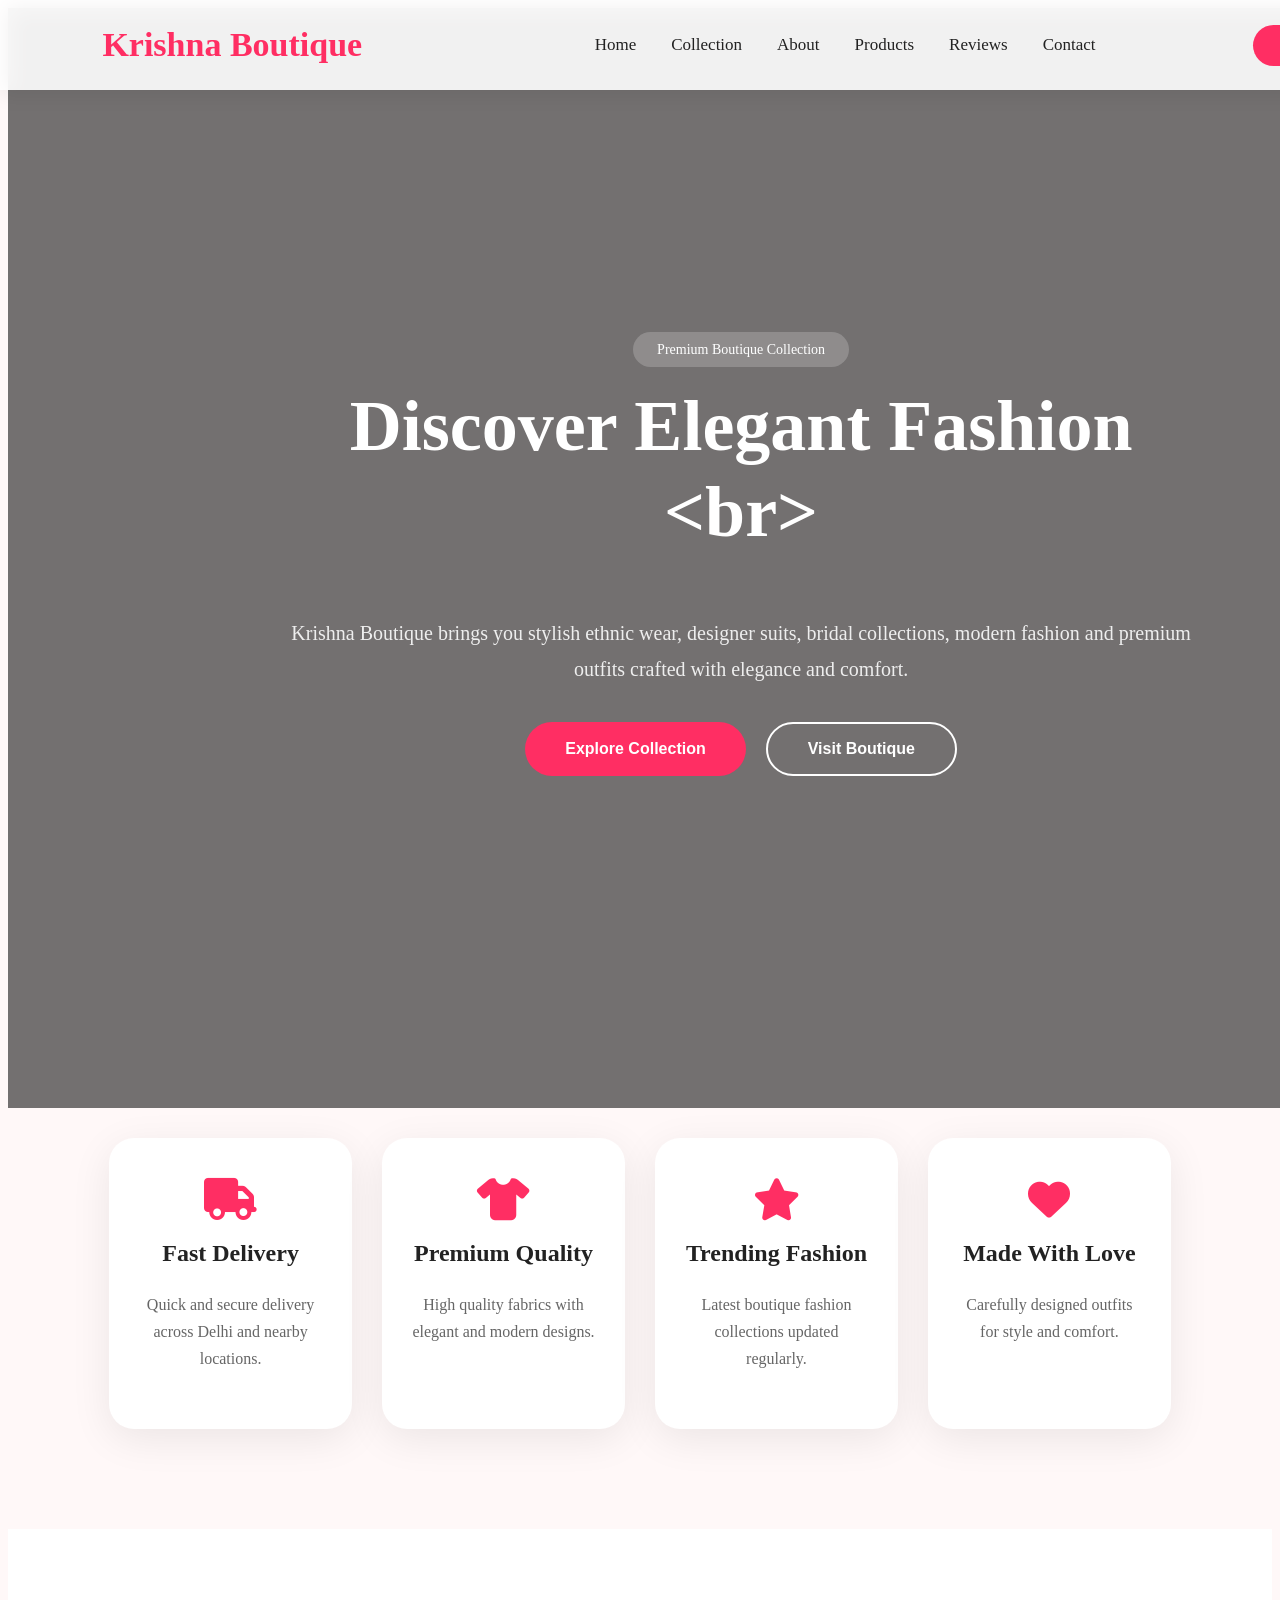
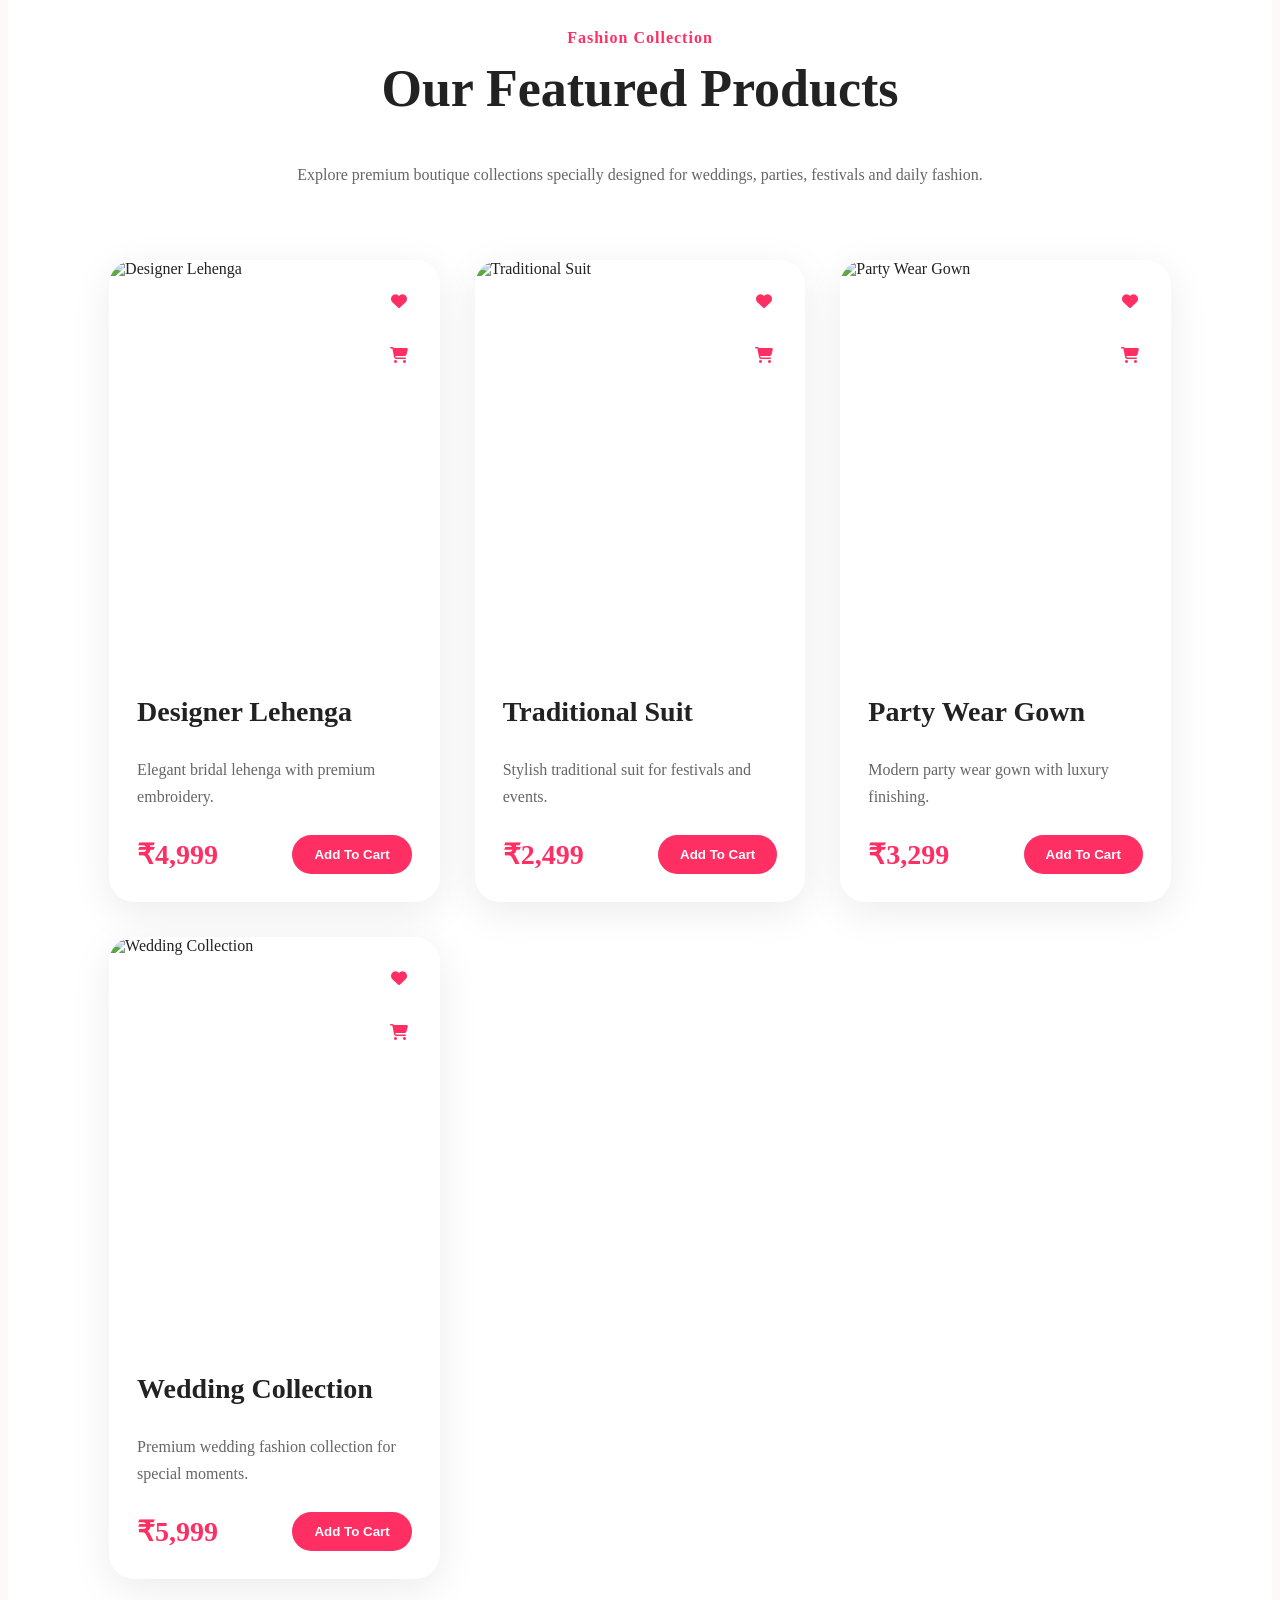
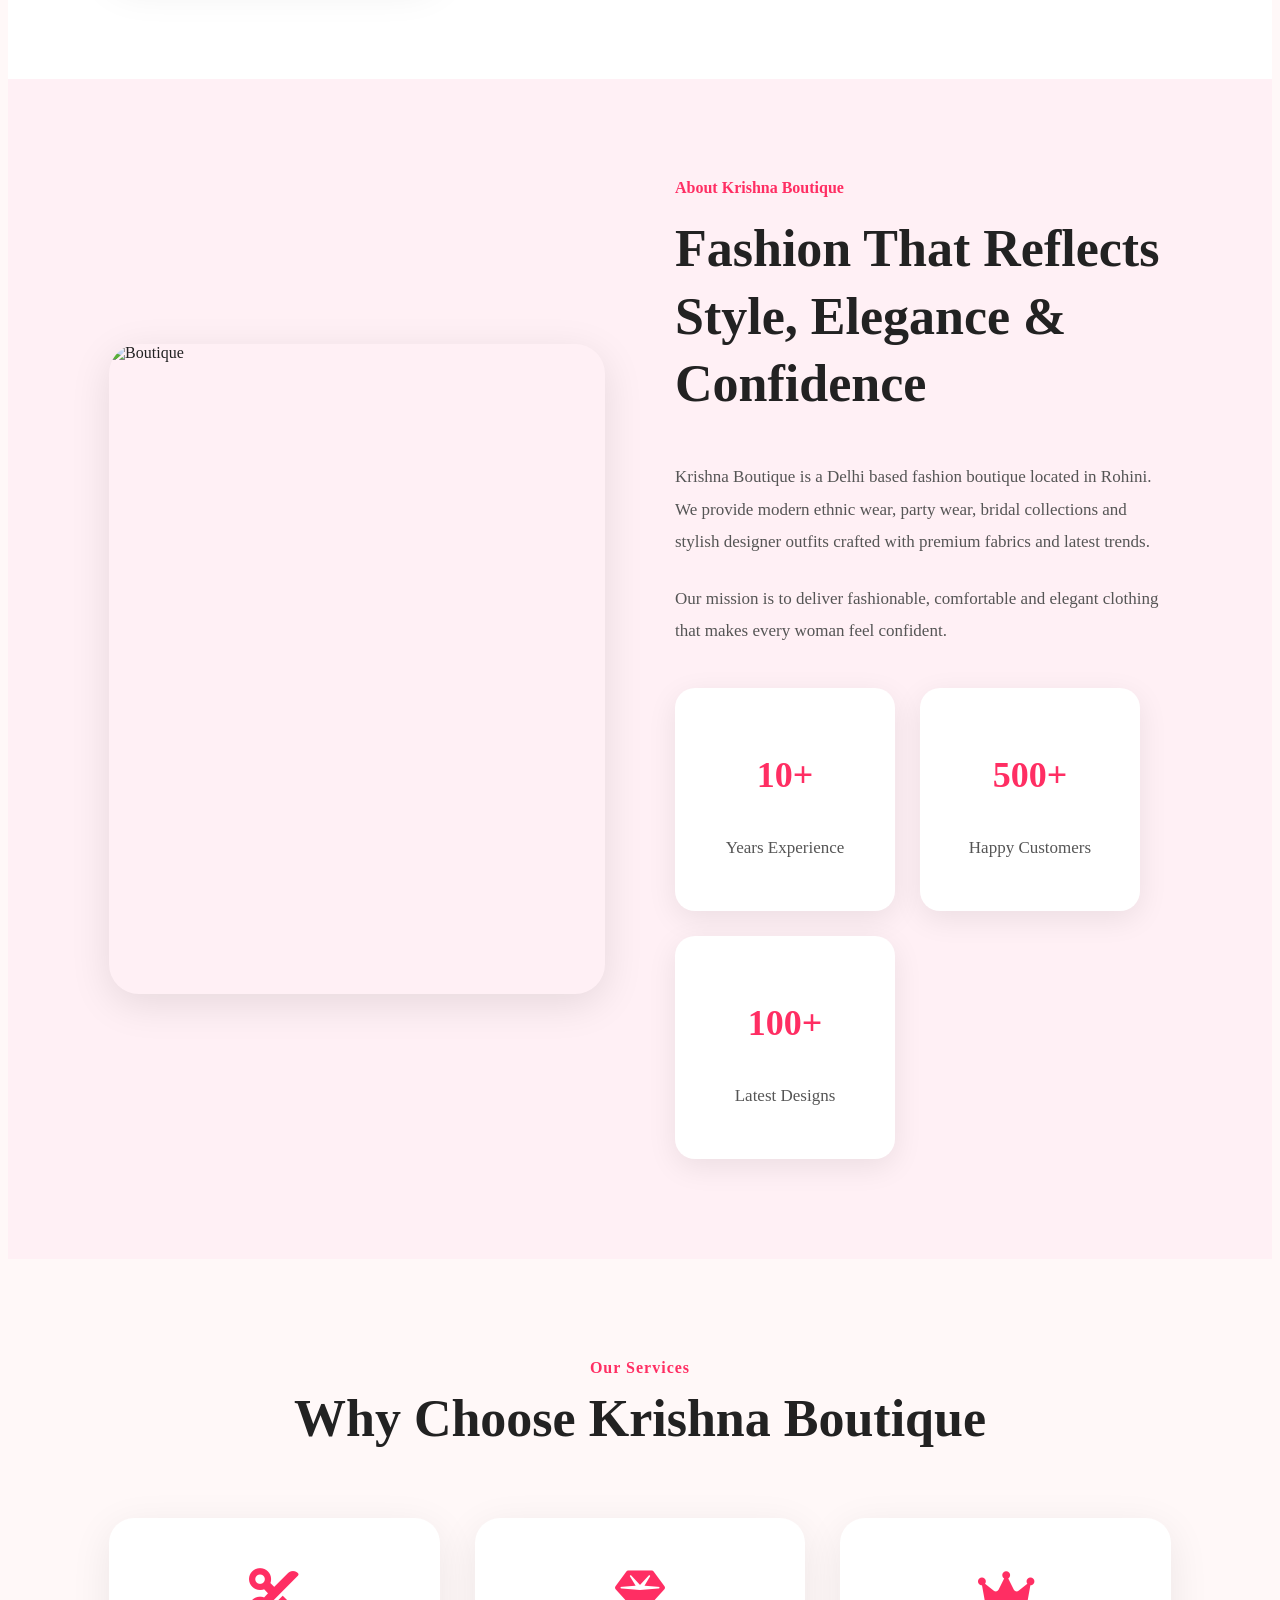
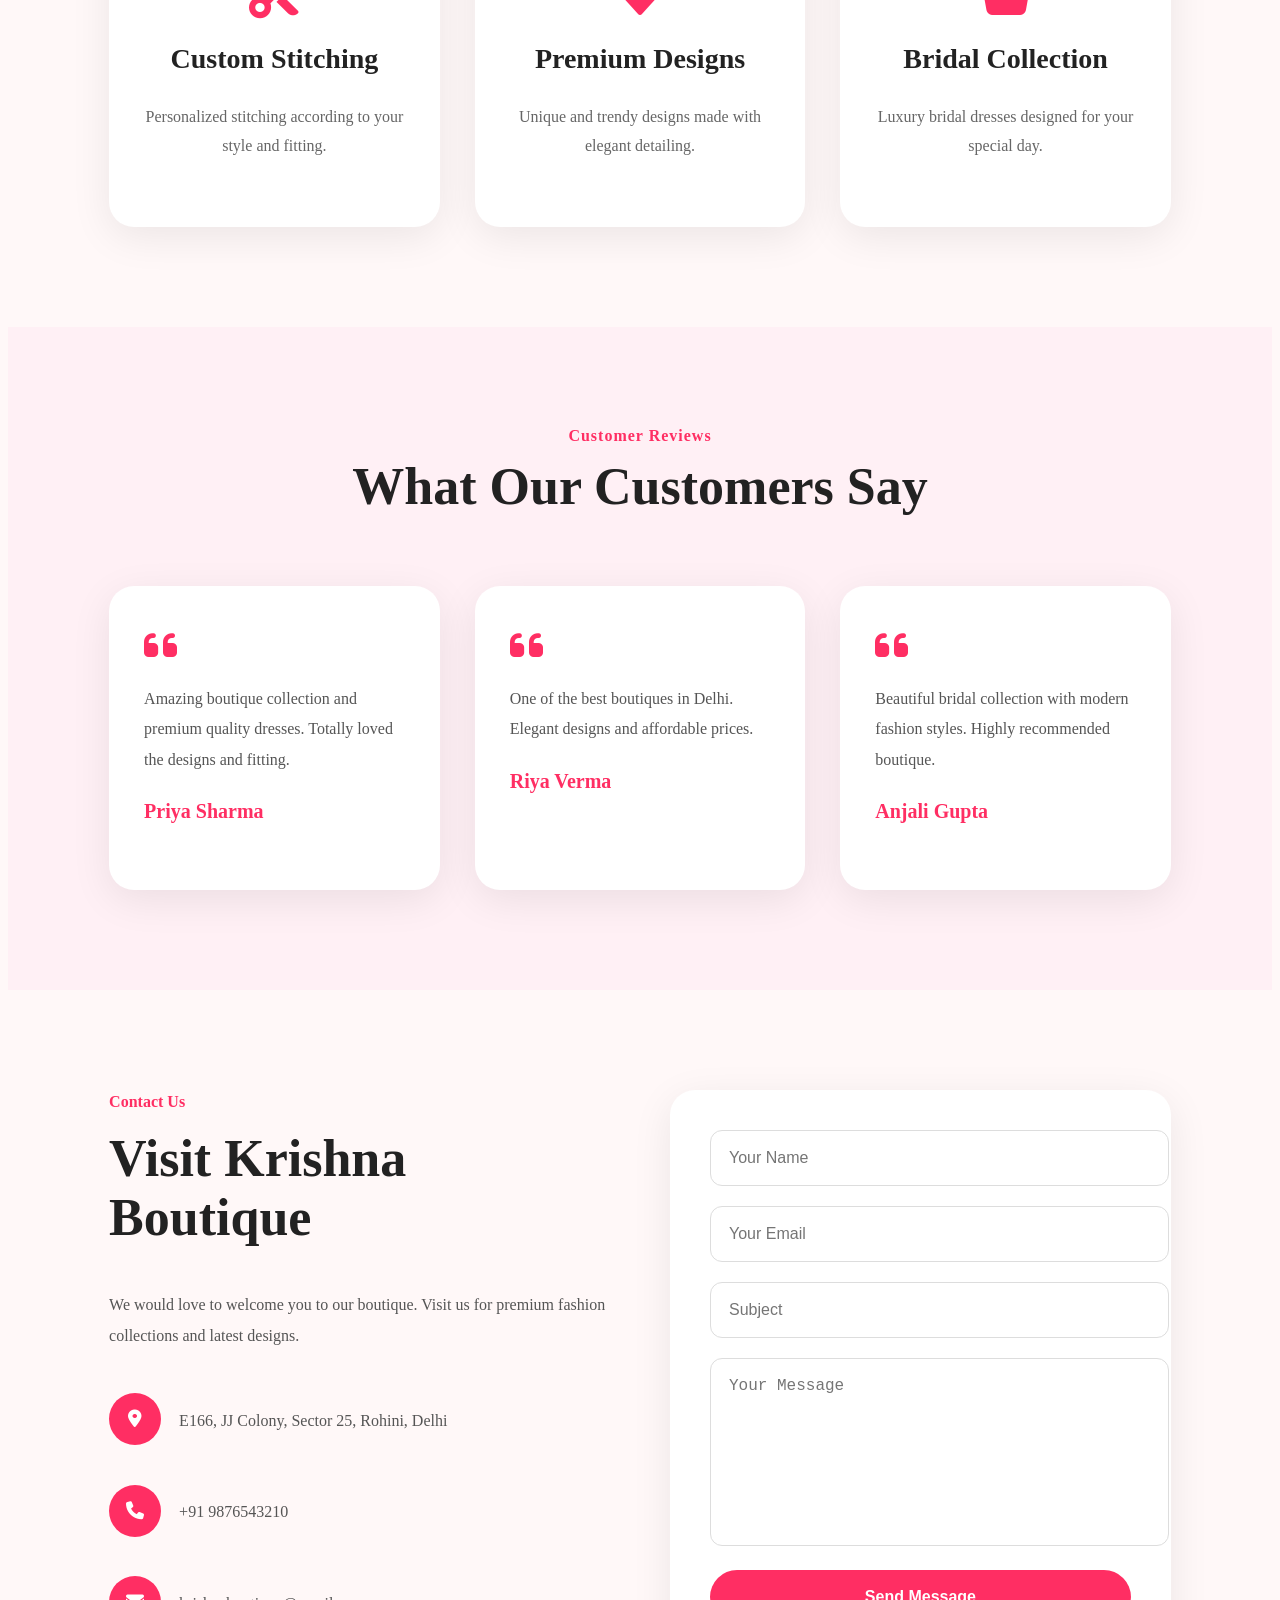
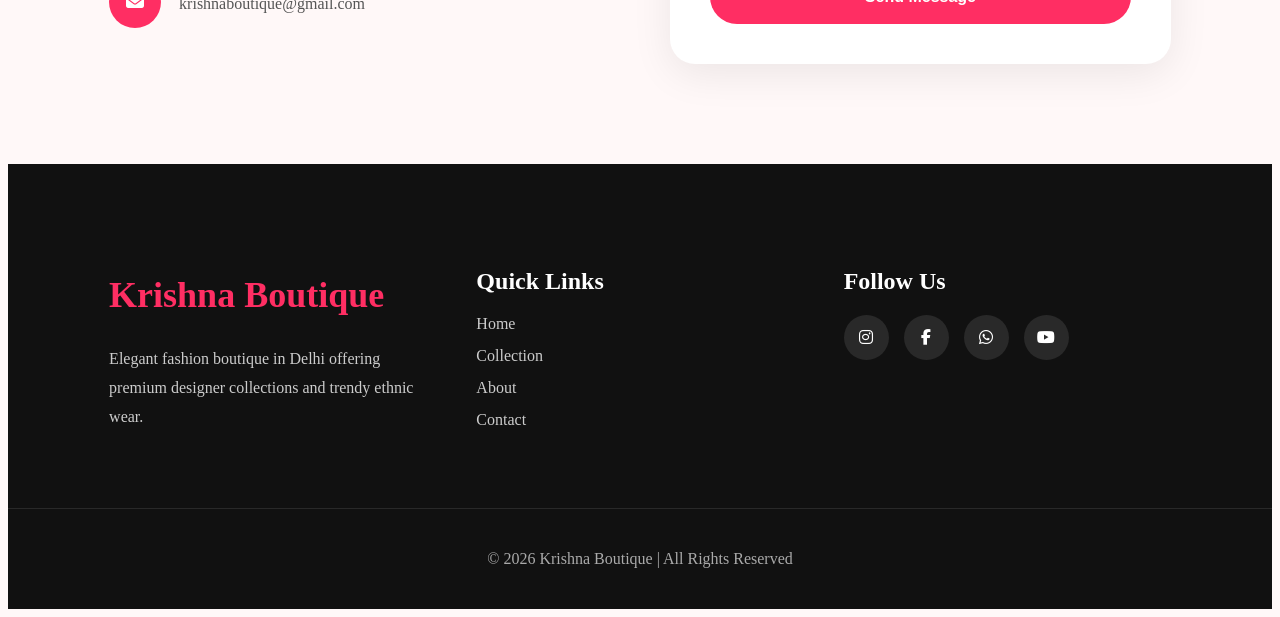
==== commit 9b4d75bd: "Update index.html" ====
--- a/index.html
+++ b/index.html
@@ -53,7 +53,7 @@
 
                <li><a href="about.html">About</a></li>
 
-                <li><a href="#services">Services</a></li>
+                <li><a href="products.html">Products</a></li>
 
                 <li><a href="#reviews">Reviews</a></li>
 
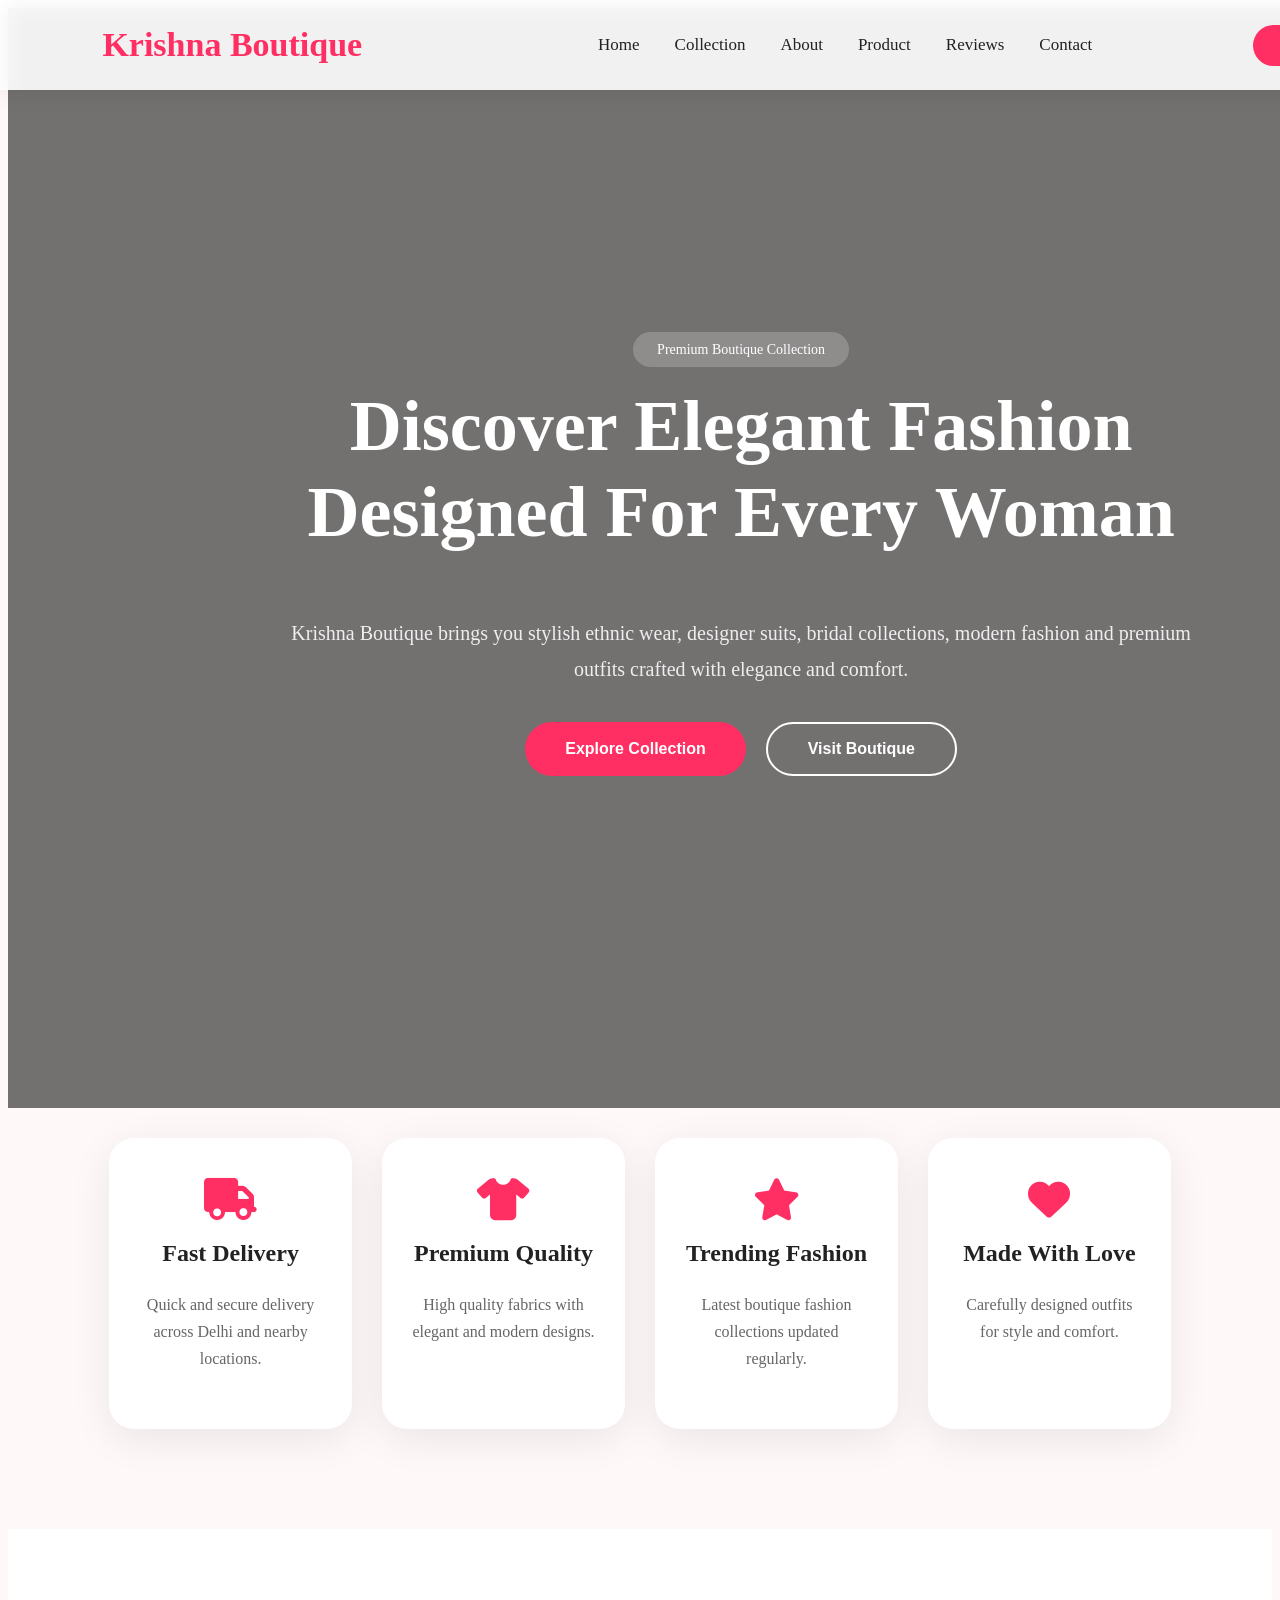
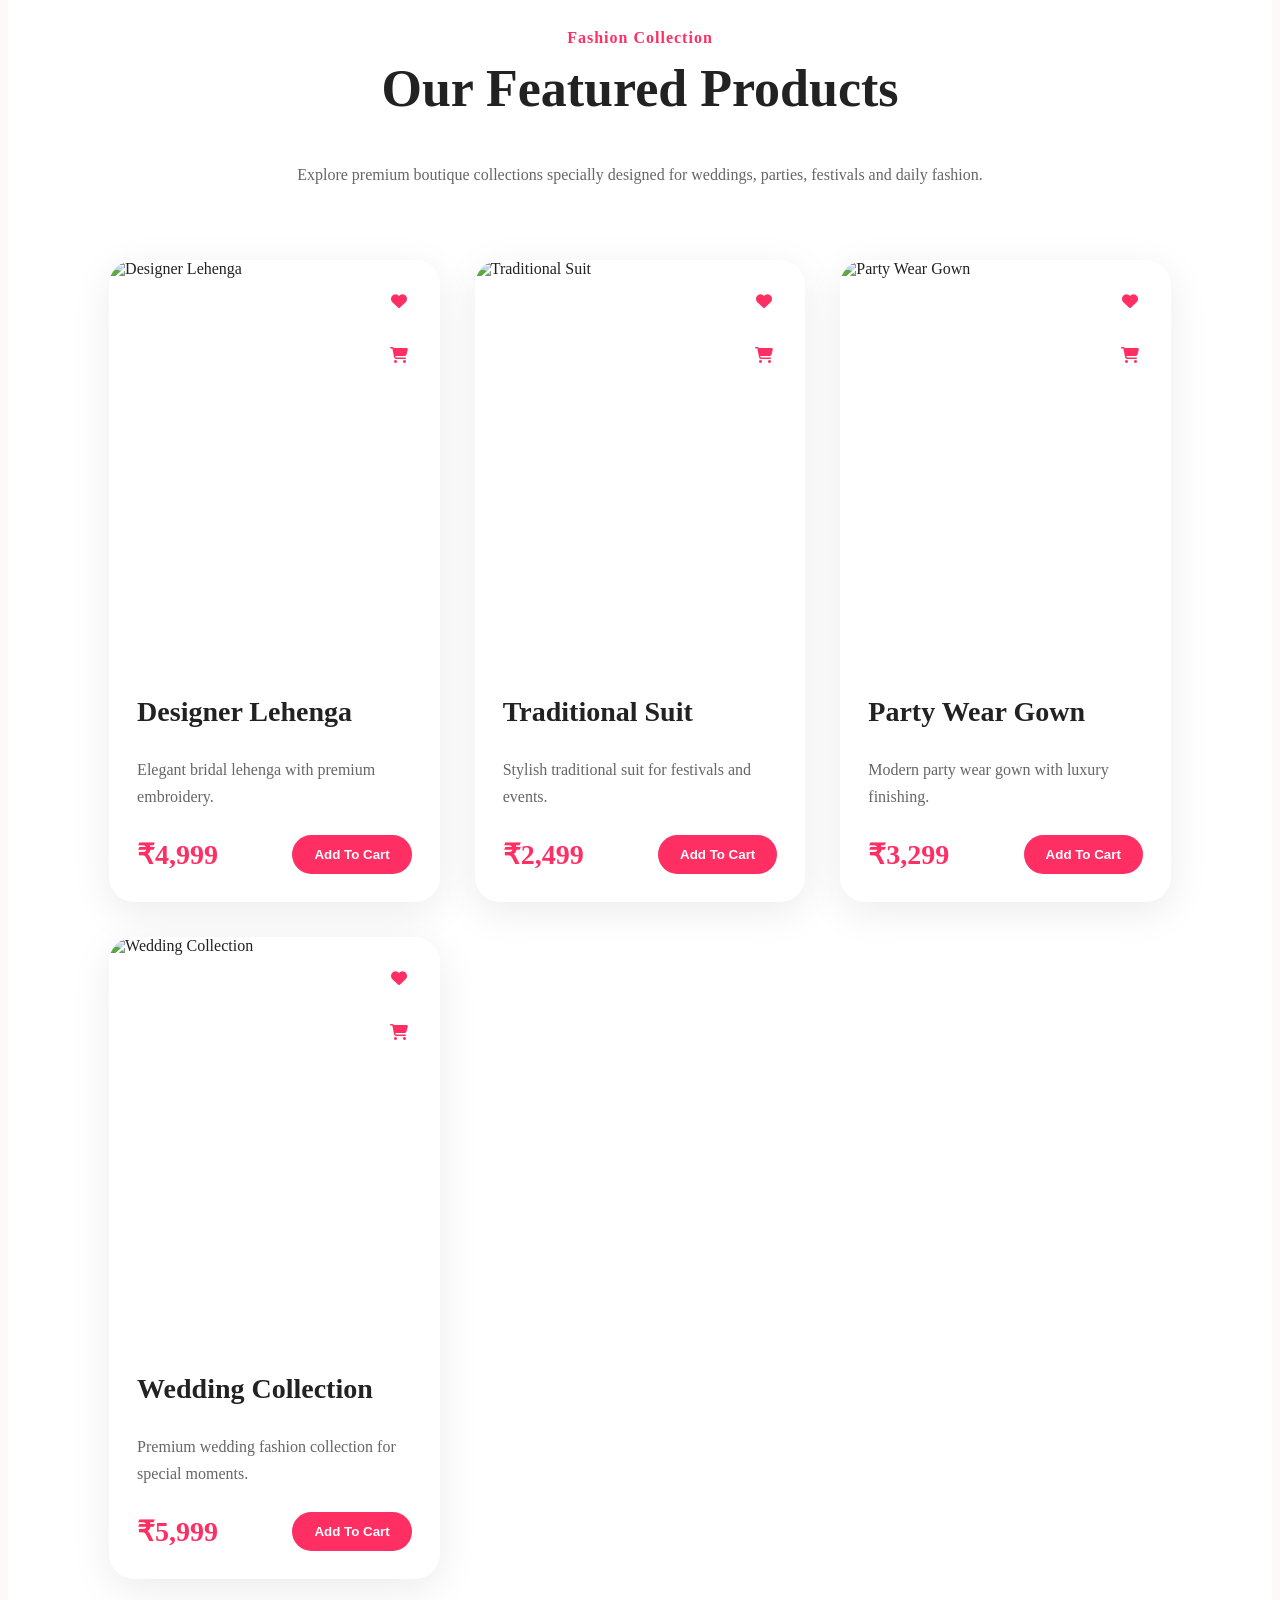
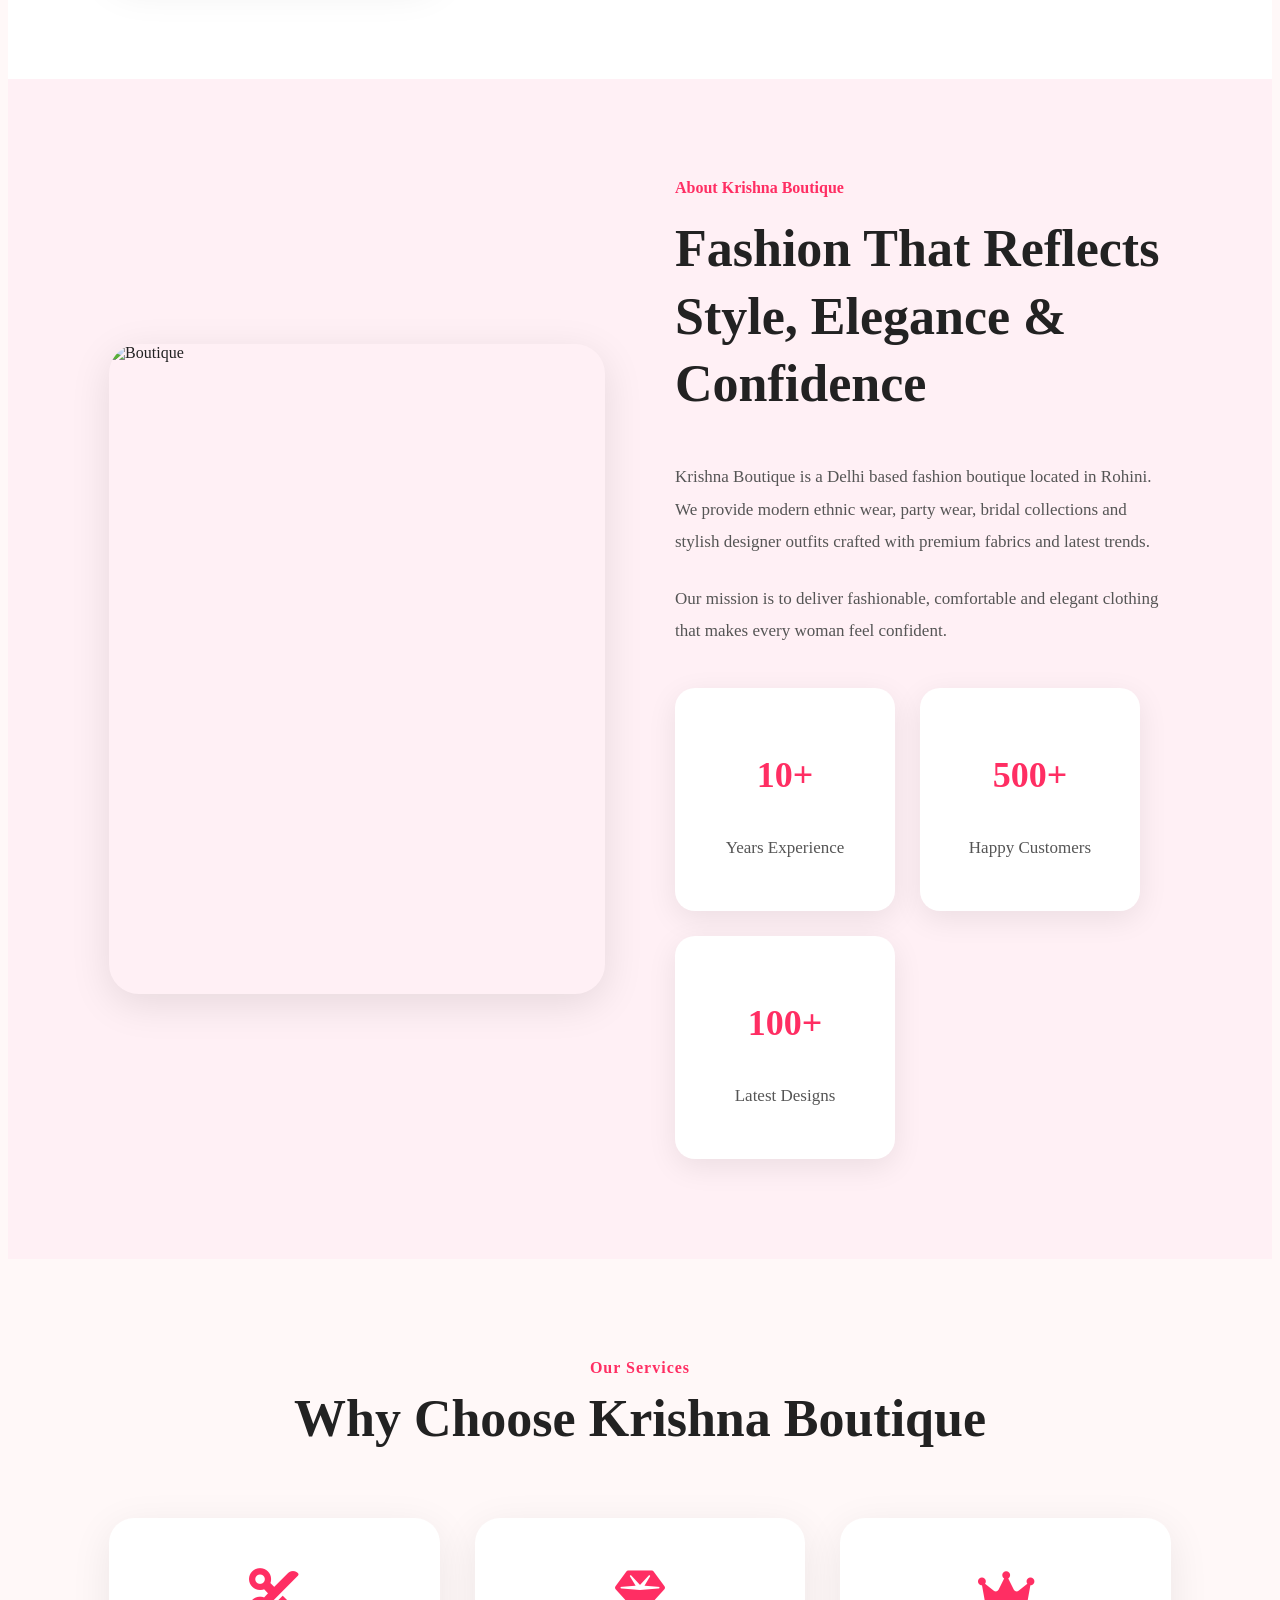
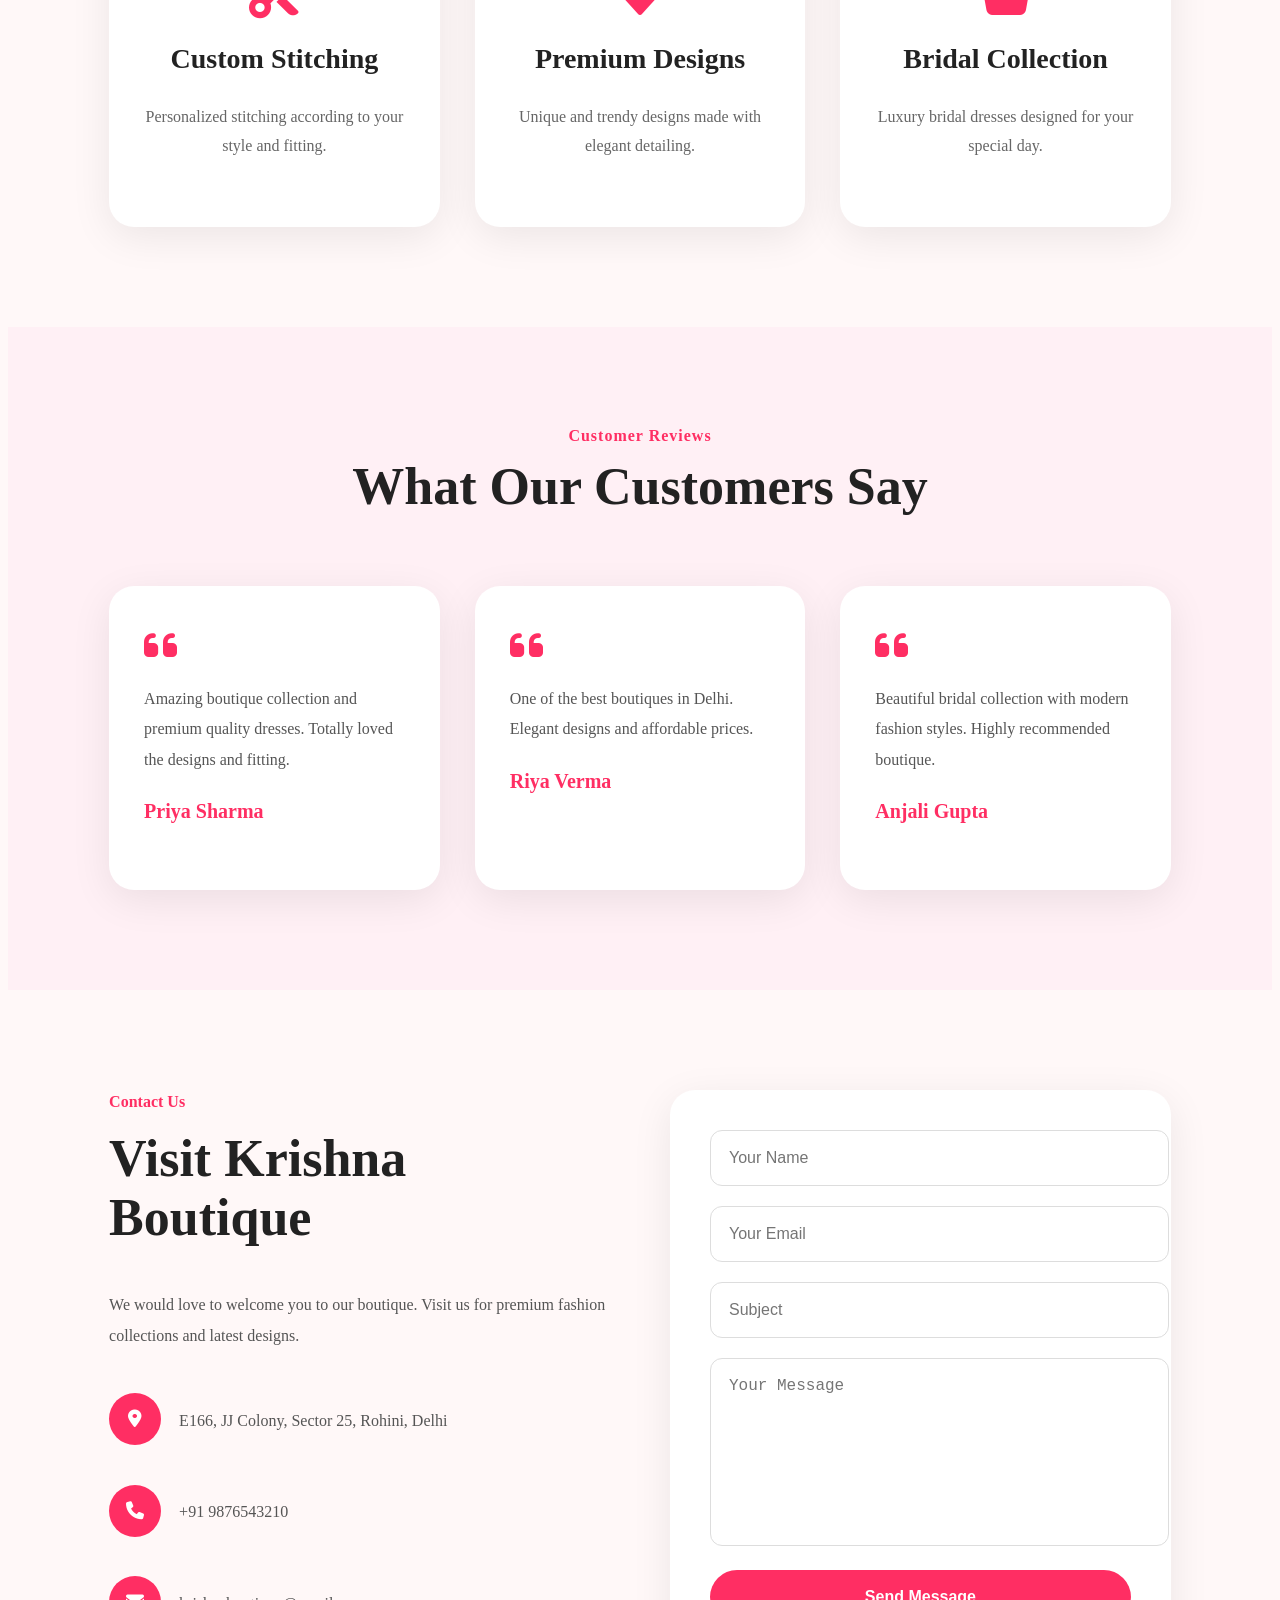
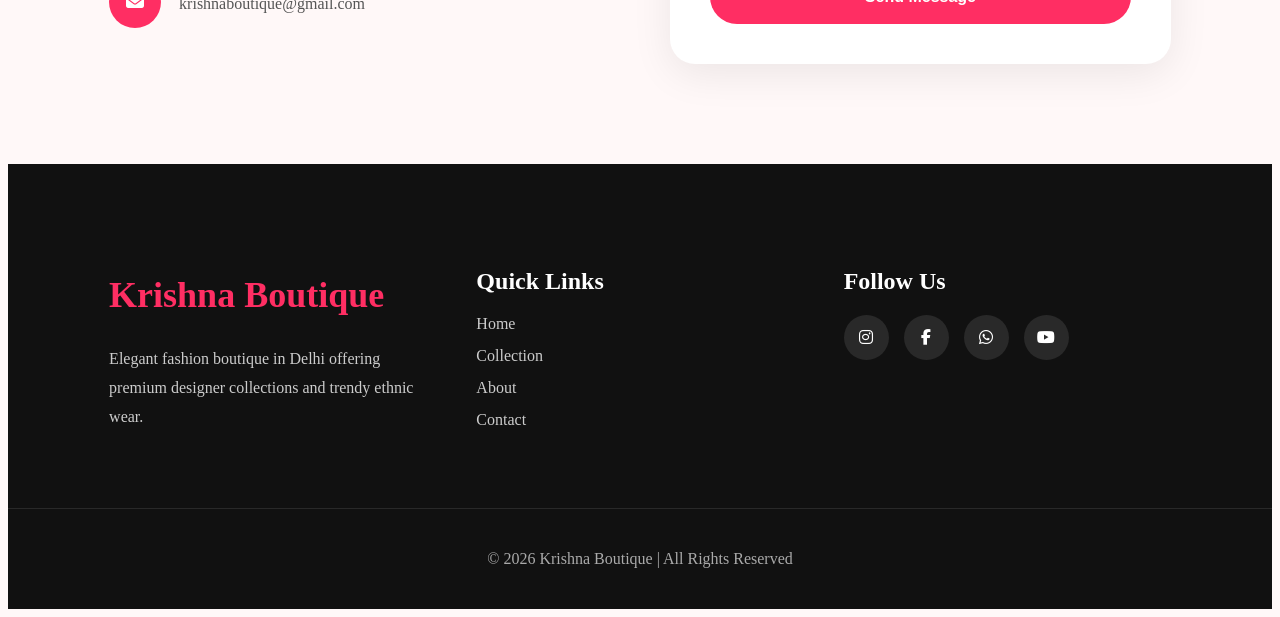
==== commit a6f6decd: "Update index.html" ====
--- a/index.html
+++ b/index.html
@@ -53,7 +53,7 @@
 
                <li><a href="about.html">About</a></li>
 
-                <li><a href="products.html">Products</a></li>
+                <li><a href="product.html">Product</a></li>
 
                 <li><a href="#reviews">Reviews</a></li>
 
